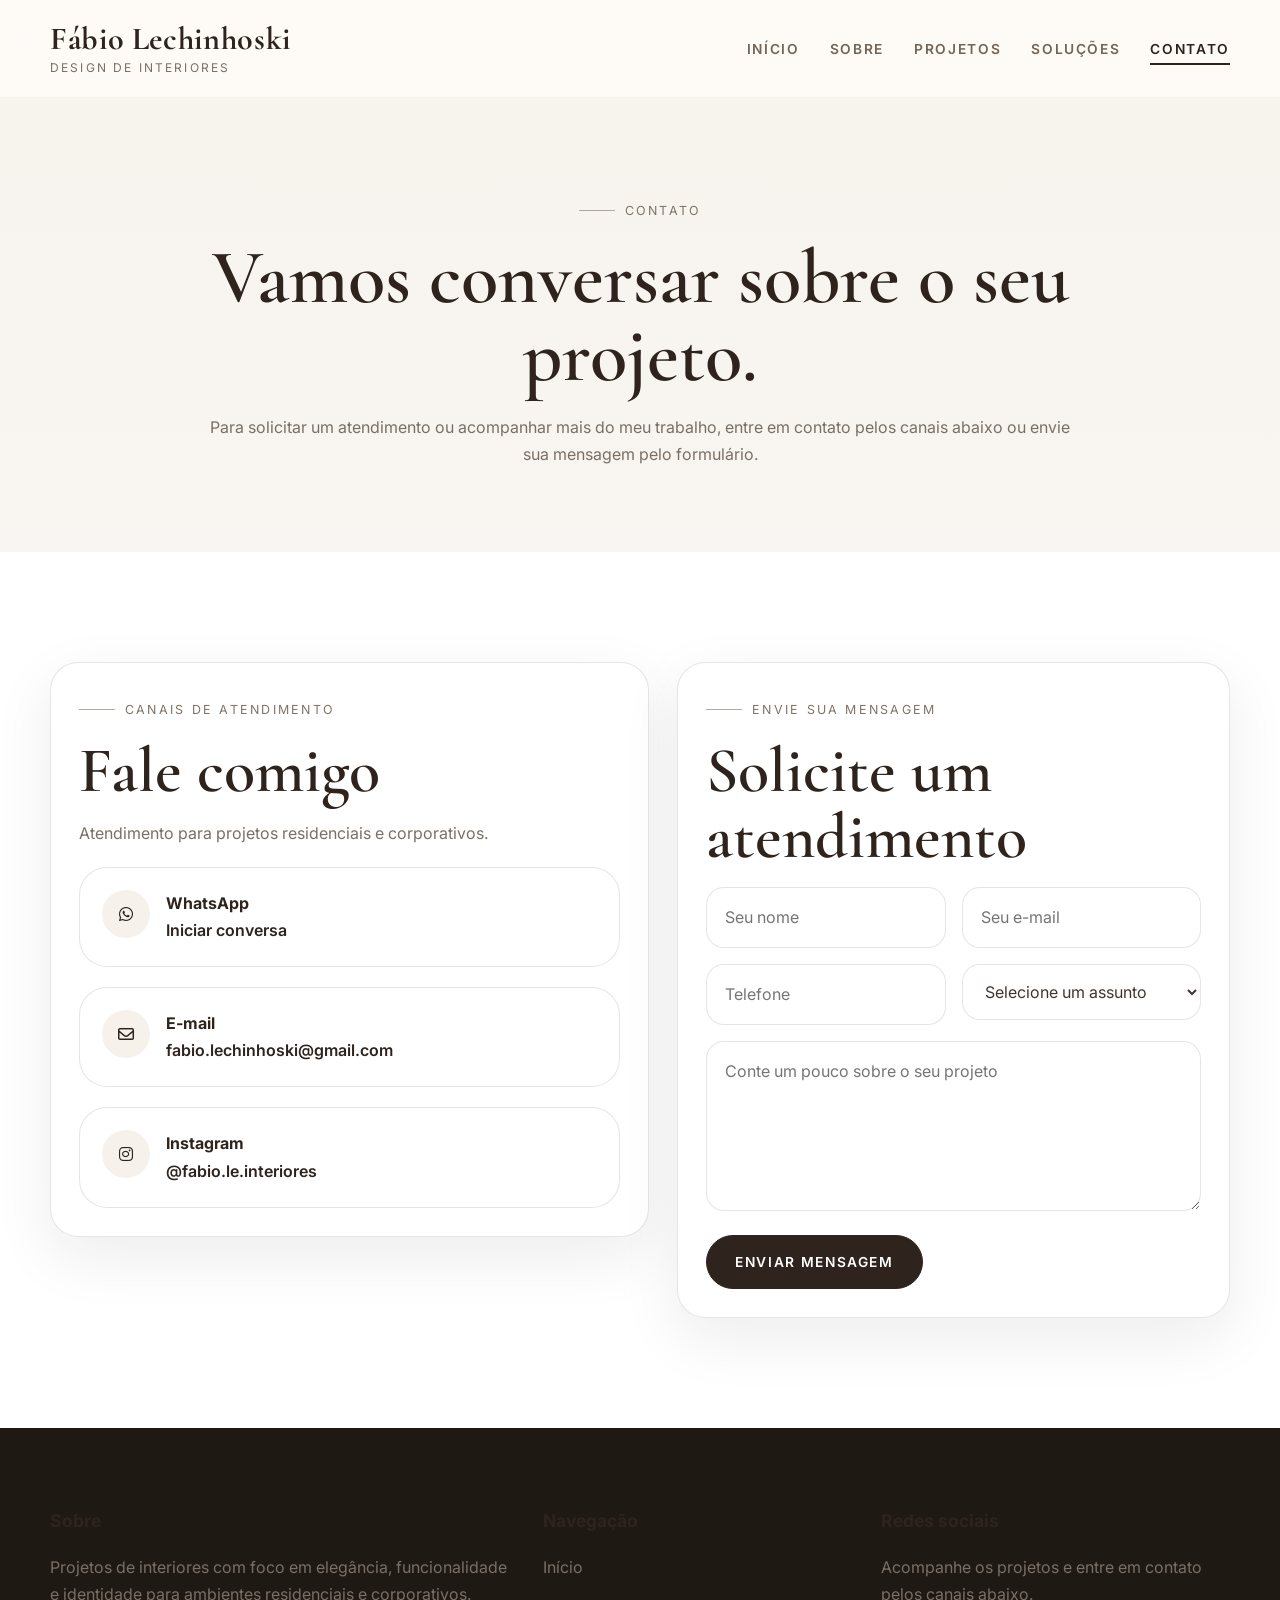
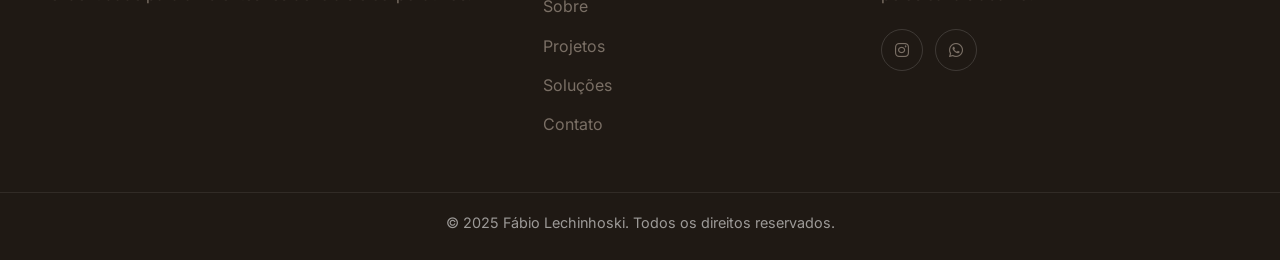
==== docs/contato.html @ 0b0ee54f "Add files via upload" ====
<!DOCTYPE html>
<html lang="pt-BR">
<head>
  <meta charset="UTF-8" />
  <meta name="viewport" content="width=device-width, initial-scale=1.0" />
  <title>Contato | Fábio Lechinhoski</title>
  <meta name="description" content="Entre em contato com Fábio Lechinhoski para solicitar um projeto de interiores." />
  <link rel="preconnect" href="https://fonts.googleapis.com" />
  <link rel="preconnect" href="https://fonts.gstatic.com" crossorigin />
  <link href="https://fonts.googleapis.com/css2?family=Cormorant+Garamond:wght@500;600;700&family=Inter:wght@400;500;600;700&display=swap" rel="stylesheet" />
  <link rel="stylesheet" href="https://cdnjs.cloudflare.com/ajax/libs/font-awesome/6.5.2/css/all.min.css" />
  <link rel="stylesheet" href="style.css" />
</head>
<body>
  <header class="site-header">
    <div class="container header-container">
      <a href="index.html" class="logo">
        <span class="logo-name">Fábio Lechinhoski</span>
        <span class="logo-subtitle">Design de Interiores</span>
      </a>

      <nav id="nav">
        <ul>
          <li><a href="index.html">Início</a></li>
          <li><a href="sobre.html">Sobre</a></li>
          <li><a href="projetos.html">Projetos</a></li>
          <li><a href="solucoes.html">Soluções</a></li>
          <li><a href="contato.html" class="active">Contato</a></li>
        </ul>
      </nav>

      <button class="mobile-menu" id="mobile-menu" aria-label="Abrir menu" aria-expanded="false" aria-controls="nav">
        <span class="bar"></span>
        <span class="bar"></span>
        <span class="bar"></span>
      </button>
    </div>
  </header>

  <main>
    <section class="page-header">
      <div class="container">
        <span class="section-kicker">Contato</span>
        <h1>Vamos conversar sobre o seu projeto.</h1>
        <p>
          Para solicitar um atendimento ou acompanhar mais do meu trabalho,
          entre em contato pelos canais abaixo ou envie sua mensagem pelo formulário.
        </p>
      </div>
    </section>

    <section class="section">
      <div class="container contact-grid">
        <div class="contact-info-box">
          <span class="section-kicker">Canais de atendimento</span>
          <h2>Fale comigo</h2>
          <p>Atendimento para projetos residenciais e corporativos.</p>

          <div class="contact-card">
            <i class="fa-brands fa-whatsapp"></i>
            <div>
              <strong>WhatsApp</strong>
              <p><a href="https://bit.ly/3cHmS3p" target="_blank" rel="noopener">Iniciar conversa</a></p>
            </div>
          </div>

          <div class="contact-card">
            <i class="fa-regular fa-envelope"></i>
            <div>
              <strong>E-mail</strong>
              <p><a href="mailto:fabio.lechinhoski@gmail.com">fabio.lechinhoski@gmail.com</a></p>
            </div>
          </div>

          <div class="contact-card">
            <i class="fa-brands fa-instagram"></i>
            <div>
              <strong>Instagram</strong>
              <p><a href="https://www.instagram.com/fabio.le.interiores/" target="_blank" rel="noopener">@fabio.le.interiores</a></p>
            </div>
          </div>
        </div>

        <div class="contact-form-box">
          <span class="section-kicker">Envie sua mensagem</span>
          <h2>Solicite um atendimento</h2>

          <form action="#" method="post" class="contact-form">
            <div class="form-row">
              <div class="form-group">
                <input type="text" name="nome" placeholder="Seu nome" required />
              </div>
              <div class="form-group">
                <input type="email" name="email" placeholder="Seu e-mail" required />
              </div>
            </div>

            <div class="form-row">
              <div class="form-group">
                <input type="text" name="telefone" placeholder="Telefone" />
              </div>
              <div class="form-group">
                <select name="assunto">
                  <option value="">Selecione um assunto</option>
                  <option value="consultoria">Consultoria</option>
                  <option value="projeto">Projeto completo</option>
                  <option value="acompanhamento">Acompanhamento</option>
                  <option value="outros">Outros</option>
                </select>
              </div>
            </div>

            <div class="form-group">
              <textarea name="mensagem" placeholder="Conte um pouco sobre o seu projeto" required></textarea>
            </div>

            <button type="submit" class="btn">Enviar mensagem</button>
          </form>
        </div>
      </div>
    </section>
  </main>

  <footer class="site-footer">
    <div class="container footer-container">
      <div class="footer-col">
        <h3>Sobre</h3>
        <p>Projetos de interiores com foco em elegância, funcionalidade e identidade para ambientes residenciais e corporativos.</p>
      </div>

      <div class="footer-col">
        <h3>Navegação</h3>
        <ul>
          <li><a href="index.html">Início</a></li>
          <li><a href="sobre.html">Sobre</a></li>
          <li><a href="projetos.html">Projetos</a></li>
          <li><a href="solucoes.html">Soluções</a></li>
          <li><a href="contato.html">Contato</a></li>
        </ul>
      </div>

      <div class="footer-col">
        <h3>Redes sociais</h3>
        <p>Acompanhe os projetos e entre em contato pelos canais abaixo.</p>
        <div class="social-icons">
          <a href="https://www.instagram.com/fabio.le.interiores/" target="_blank" rel="noopener" aria-label="Instagram"><i class="fa-brands fa-instagram"></i></a>
          <a href="https://bit.ly/3cHmS3p" target="_blank" rel="noopener" aria-label="WhatsApp"><i class="fa-brands fa-whatsapp"></i></a>
        </div>
      </div>
    </div>

    <div class="copyright">
      <p>&copy; 2025 Fábio Lechinhoski. Todos os direitos reservados.</p>
    </div>
  </footer>

  <script src="script.js"></script>
</body>
</html>
---- docs/style.css ----
:root {
  --color-bg: #f6f1ea;
  --color-surface: #ffffff;
  --color-surface-soft: #f7f3ee;
  --color-primary: #2e241d;
  --color-secondary: #726558;
  --color-text: #40362f;
  --color-text-soft: #7a6f65;
  --color-border: rgba(58, 47, 37, 0.12);
  --color-shadow: 0 20px 60px rgba(35, 26, 20, 0.08);
  --radius-lg: 28px;
  --radius-md: 18px;
  --radius-sm: 12px;
  --transition: all 0.35s ease;
  --header-height: 92px;
}

* {
  margin: 0;
  padding: 0;
  box-sizing: border-box;
}

html {
  scroll-behavior: smooth;
}

body {
  font-family: "Inter", sans-serif;
  color: var(--color-text);
  background: var(--color-surface);
  line-height: 1.7;
  -webkit-font-smoothing: antialiased;
}

body.menu-open {
  overflow: hidden;
}

img {
  max-width: 100%;
  display: block;
  height: auto;
}

a {
  color: inherit;
  text-decoration: none;
}

ul {
  list-style: none;
}

button,
input,
textarea,
select {
  font: inherit;
}

.container {
  width: min(1180px, calc(100% - 40px));
  margin: 0 auto;
}

.site-header {
  position: fixed;
  top: 0;
  left: 0;
  width: 100%;
  z-index: 1200;
  padding: 22px 0;
  background: rgba(255, 252, 248, 0.84);
  backdrop-filter: blur(14px);
  border-bottom: 1px solid transparent;
  transition: var(--transition);
}

.site-header.scrolled {
  padding: 16px 0;
  border-bottom-color: var(--color-border);
  box-shadow: 0 10px 30px rgba(32, 23, 18, 0.06);
}

.header-container {
  display: flex;
  align-items: center;
  justify-content: space-between;
  gap: 24px;
}

.logo {
  display: flex;
  flex-direction: column;
  line-height: 1.05;
}

.logo-name {
  font-family: "Cormorant Garamond", serif;
  font-size: 2rem;
  font-weight: 700;
  letter-spacing: 0.02em;
  color: var(--color-primary);
}

.logo-subtitle {
  font-size: 0.75rem;
  text-transform: uppercase;
  letter-spacing: 0.18em;
  color: var(--color-text-soft);
  margin-top: 6px;
}

nav ul {
  display: flex;
  align-items: center;
  gap: 30px;
}

nav a {
  position: relative;
  font-size: 0.86rem;
  font-weight: 600;
  letter-spacing: 0.12em;
  text-transform: uppercase;
  color: var(--color-secondary);
  transition: var(--transition);
}

nav a::after {
  content: "";
  position: absolute;
  left: 0;
  bottom: -8px;
  width: 0;
  height: 1.5px;
  background: var(--color-primary);
  transition: var(--transition);
}

nav a:hover,
nav a.active {
  color: var(--color-primary);
}

nav a:hover::after,
nav a.active::after {
  width: 100%;
}

.mobile-menu {
  display: none;
  width: 48px;
  height: 48px;
  border: 1px solid var(--color-border);
  border-radius: 50%;
  background: var(--color-surface);
  align-items: center;
  justify-content: center;
  flex-direction: column;
  gap: 5px;
  cursor: pointer;
  transition: var(--transition);
}

.mobile-menu .bar {
  width: 18px;
  height: 2px;
  border-radius: 999px;
  background: var(--color-primary);
  transition: var(--transition);
}

.mobile-menu.active .bar:nth-child(1) {
  transform: translateY(7px) rotate(45deg);
}

.mobile-menu.active .bar:nth-child(2) {
  opacity: 0;
}

.mobile-menu.active .bar:nth-child(3) {
  transform: translateY(-7px) rotate(-45deg);
}

.hero {
  min-height: 100vh;
  display: flex;
  align-items: center;
  padding: calc(var(--header-height) + 80px) 0 100px;
  position: relative;
}

.hero-home {
  min-height: 72vh;
  background: linear-gradient(180deg, #f7f2eb 0%, #fcfaf7 100%);
}

.hero-content {
  position: relative;
  z-index: 1;
  max-width: 760px;
  color: #fff;
}

.hero-content-centered {
  max-width: 900px;
  margin: 0 auto;
  text-align: center;
  color: var(--color-primary);
}

.hero-home .section-kicker {
  color: var(--color-secondary);
}

.hero-home h1 {
  color: var(--color-primary);
  margin-bottom: 0;
}

.section-kicker {
  display: inline-flex;
  align-items: center;
  gap: 10px;
  font-size: 0.78rem;
  letter-spacing: 0.18em;
  text-transform: uppercase;
  color: inherit;
  opacity: 0.9;
  margin-bottom: 18px;
}

.section-kicker::before {
  content: "";
  width: 36px;
  height: 1px;
  background: currentColor;
  opacity: 0.6;
}

.hero h1,
.page-header h1,
.section-heading h2,
.content-column h2,
.project-detail-header h2,
.contact-info-box h2,
.contact-form-box h2 {
  font-family: "Cormorant Garamond", serif;
  font-weight: 600;
  line-height: 1.02;
}

.hero h1 {
  font-size: clamp(3rem, 7vw, 5.4rem);
  margin-bottom: 20px;
}

.hero p {
  font-size: 1.08rem;
  max-width: 640px;
  color: rgba(255, 255, 255, 0.86);
}

.hero-actions {
  display: flex;
  flex-wrap: wrap;
  gap: 16px;
  margin-top: 36px;
}

.btn {
  display: inline-flex;
  align-items: center;
  justify-content: center;
  min-height: 54px;
  padding: 0 28px;
  border: 1px solid var(--color-primary);
  border-radius: 999px;
  background: var(--color-primary);
  color: #fff;
  font-size: 0.86rem;
  font-weight: 600;
  text-transform: uppercase;
  letter-spacing: 0.12em;
  transition: var(--transition);
  cursor: pointer;
}

.btn:hover {
  transform: translateY(-2px);
  box-shadow: 0 14px 26px rgba(44, 36, 29, 0.16);
}

.btn-outline {
  background: transparent;
  border-color: rgba(255, 255, 255, 0.45);
  color: #fff;
}

.btn-outline:hover {
  background: rgba(255, 255, 255, 0.08);
}

.btn-secondary {
  background: transparent;
  color: var(--color-primary);
  border-color: var(--color-border);
}

.btn-secondary:hover {
  background: var(--color-bg);
}

.section {
  padding: 110px 0;
}

.section-soft {
  background: var(--color-surface-soft);
}

.section-heading {
  max-width: 760px;
  margin-bottom: 56px;
}

.center-heading {
  text-align: center;
  margin-inline: auto;
}

.section-heading .section-kicker,
.content-column .section-kicker,
.page-header .section-kicker,
.project-detail-header .section-kicker,
.contact-info-box .section-kicker,
.contact-form-box .section-kicker {
  color: var(--color-secondary);
}

.section-heading h2,
.content-column h2,
.project-detail-header h2,
.contact-info-box h2,
.contact-form-box h2 {
  font-size: clamp(2.4rem, 5vw, 4rem);
  color: var(--color-primary);
  margin-bottom: 16px;
}

.section-heading p,
.content-column p,
.page-header p,
.project-detail-header p,
.contact-info-box p,
.contact-card p,
.project-info p,
.gallery-caption p,
.service-card p,
.process-card p,
.footer-col p,
.footer-col a,
.placeholder-gallery-content p,
.next-project-placeholder p {
  color: var(--color-text-soft);
}

.project-grid,
.service-grid,
.process-grid,
.contact-grid,
.split-layout,
.gallery-grid,
.footer-container {
  display: grid;
  gap: 28px;
}

.project-grid,
.service-grid {
  grid-template-columns: repeat(3, 1fr);
}

.process-grid {
  grid-template-columns: repeat(4, 1fr);
}

.project-card,
.service-card,
.process-card,
.contact-card,
.contact-form-box,
.contact-info-box,
.gallery-card,
.next-project-placeholder {
  background: var(--color-surface);
  border: 1px solid var(--color-border);
  border-radius: var(--radius-lg);
  box-shadow: var(--color-shadow);
}

.project-card,
.service-card,
.process-card,
.gallery-card {
  transition: var(--transition);
}

.project-card:hover,
.service-card:hover,
.process-card:hover,
.gallery-card:hover {
  transform: translateY(-6px);
}

.project-image {
  display: block;
  aspect-ratio: 1 / 1.04;
  overflow: hidden;
  border-radius: 26px 26px 0 0;
}

.project-image img,
.gallery-card img,
.image-frame img {
  width: 100%;
  height: 100%;
  object-fit: cover;
}

.project-link-image img,
.gallery-card img {
  transition: transform 0.55s ease;
}

.project-card:hover .project-link-image img,
.gallery-card:hover img {
  transform: scale(1.03);
}

.project-info,
.service-card,
.process-card,
.contact-info-box,
.contact-form-box,
.gallery-caption,
.placeholder-gallery-content,
.next-project-placeholder {
  padding: 28px;
}

.project-tag {
  display: inline-block;
  font-size: 0.75rem;
  letter-spacing: 0.14em;
  text-transform: uppercase;
  color: var(--color-secondary);
  margin-bottom: 12px;
}

.project-info h3,
.service-card h3,
.process-card h3,
.gallery-caption h3,
.placeholder-gallery-content h3,
.footer-col h3,
.contact-card strong {
  color: var(--color-primary);
}

.project-info h3,
.service-card h3,
.process-card h3,
.gallery-caption h3,
.placeholder-gallery-content h3 {
  font-size: 1.35rem;
  margin-bottom: 10px;
}

.minimal-soon-card,
.minimal-placeholder-card {
  background: linear-gradient(180deg, #fbf8f4 0%, #f2ece3 100%);
}

.minimal-soon-content,
.minimal-placeholder-content {
  min-height: 100%;
  display: flex;
  flex-direction: column;
  justify-content: center;
  align-items: center;
  text-align: center;
  gap: 8px;
}

.no-section-text {
  margin-bottom: 42px;
}

.split-layout,
.contact-grid {
  grid-template-columns: 1.04fr 0.96fr;
  align-items: center;
}

.image-frame {
  border-radius: 34px;
  overflow: hidden;
  box-shadow: var(--color-shadow);
  min-height: 460px;
}

.page-header {
  padding: calc(var(--header-height) + 100px) 0 84px;
  background: linear-gradient(180deg, rgba(246, 241, 234, 0.9) 0%, rgba(248, 245, 241, 0.92) 100%);
  text-align: center;
}

.page-header .container {
  max-width: 860px;
}

.page-header h1 {
  font-size: clamp(3rem, 6vw, 5rem);
  color: var(--color-primary);
  margin-bottom: 18px;
}

.service-card {
  padding: 34px 30px;
}

.service-icon {
  width: 64px;
  height: 64px;
  display: grid;
  place-items: center;
  border-radius: 50%;
  background: var(--color-bg);
  color: var(--color-primary);
  font-size: 1.35rem;
  margin-bottom: 20px;
}

.process-card span,
.placeholder-number {
  display: inline-flex;
  align-items: center;
  justify-content: center;
  width: 54px;
  height: 54px;
  border-radius: 50%;
  background: var(--color-primary);
  color: #fff;
  font-size: 0.92rem;
  font-weight: 700;
  letter-spacing: 0.08em;
  margin-bottom: 20px;
}

.project-detail-section {
  scroll-margin-top: 120px;
}

.project-detail-header {
  display: grid;
  grid-template-columns: 0.92fr 1.08fr;
  gap: 26px;
  align-items: end;
  margin-bottom: 34px;
}

.project-placeholder-header {
  margin-bottom: 28px;
}

.project-subsection + .project-subsection {
  margin-top: 52px;
}

.project-subsection-title {
  font-family: "Cormorant Garamond", serif;
  font-size: 2rem;
  font-weight: 600;
  color: var(--color-primary);
  margin-bottom: 20px;
}

.gallery-grid-two {
  grid-template-columns: repeat(2, 1fr);
}

.gallery-grid-office {
  grid-template-columns: 1.25fr 1fr 1fr;
}

.gallery-grid-residential {
  grid-template-columns: repeat(2, 1fr);
}

.gallery-card {
  overflow: hidden;
}

.gallery-featured {
  grid-row: span 2;
}

.gallery-card img {
  aspect-ratio: 4 / 3;
}

.gallery-featured img {
  aspect-ratio: 4 / 5.45;
}

.placeholder-gallery-card {
  display: grid;
  place-items: center;
  min-height: 100%;
  background: linear-gradient(180deg, #fbf8f4 0%, #f2ece3 100%);
  border-style: dashed;
}

.placeholder-gallery-content {
  text-align: left;
}

.large-placeholder-content {
  text-align: center;
  max-width: 520px;
  margin: 0 auto;
}

.next-project-placeholder {
  background: linear-gradient(180deg, #fbf8f4 0%, #f2ece3 100%);
  border-style: dashed;
  text-align: center;
}

.contact-grid {
  align-items: start;
}

.contact-card {
  display: flex;
  gap: 16px;
  align-items: flex-start;
  padding: 22px;
  margin-top: 20px;
  box-shadow: none;
}

.contact-card i {
  width: 48px;
  height: 48px;
  border-radius: 50%;
  display: grid;
  place-items: center;
  background: var(--color-bg);
  color: var(--color-primary);
  flex-shrink: 0;
}

.contact-card a {
  color: var(--color-primary);
  font-weight: 600;
  transition: var(--transition);
}

.contact-card a:hover {
  opacity: 0.72;
}

.contact-form {
  margin-top: 18px;
}

.form-row {
  display: grid;
  grid-template-columns: repeat(2, 1fr);
  gap: 16px;
}

.form-group {
  margin-bottom: 16px;
}

.form-group input,
.form-group select,
.form-group textarea {
  width: 100%;
  background: #fff;
  border: 1px solid var(--color-border);
  border-radius: 18px;
  padding: 16px 18px;
  color: var(--color-text);
  outline: none;
  transition: var(--transition);
}

.form-group textarea {
  min-height: 170px;
  resize: vertical;
}

.form-group input:focus,
.form-group select:focus,
.form-group textarea:focus {
  border-color: rgba(44, 36, 29, 0.35);
  box-shadow: 0 0 0 4px rgba(44, 36, 29, 0.06);
}

.site-footer {
  background: #1f1914;
  color: #fff;
  padding-top: 78px;
}

.footer-container {
  grid-template-columns: 1.2fr 0.8fr 0.9fr;
}

.footer-col h3 {
  font-size: 1.1rem;
  margin-bottom: 18px;
}

.footer-col p,
.footer-col ul li + li {
  margin-top: 12px;
}

.footer-col a {
  transition: var(--transition);
}

.footer-col a:hover {
  color: #fff;
}

.social-icons {
  display: flex;
  gap: 12px;
  margin-top: 20px;
}

.social-icons a {
  width: 42px;
  height: 42px;
  border: 1px solid rgba(255, 255, 255, 0.14);
  border-radius: 50%;
  display: grid;
  place-items: center;
  transition: var(--transition);
}

.social-icons a:hover {
  transform: translateY(-2px);
  background: rgba(255, 255, 255, 0.08);
}

.copyright {
  margin-top: 54px;
  border-top: 1px solid rgba(255, 255, 255, 0.08);
  padding: 18px 0 24px;
  text-align: center;
}

.copyright p {
  color: rgba(255, 255, 255, 0.56);
  font-size: 0.9rem;
}



.profile-photo-frame {
  width: min(340px, 100%);
  aspect-ratio: 1 / 1;
  min-height: auto;
  margin-left: auto;
  border-radius: 50%;
}

.profile-photo {
  width: 100%;
  height: 100%;
  object-fit: cover;
  object-position: center top;
}

@media (max-width: 1100px) {
  .project-grid,
  .service-grid,
  .footer-container,
  .split-layout,
  .contact-grid,
  .gallery-grid-office,
  .gallery-grid-residential,
  .project-detail-header {
    grid-template-columns: 1fr;
  }

  .process-grid {
    grid-template-columns: repeat(2, 1fr);
  }

  .gallery-featured {
    grid-row: auto;
  }

  .gallery-featured img,
  .gallery-card img {
    aspect-ratio: 4 / 3;
  }

  .profile-photo-frame {
    margin: 0 auto;
  }
}

@media (max-width: 860px) {
  :root {
    --header-height: 84px;
  }

  .mobile-menu {
    display: inline-flex;
  }

  nav {
    position: fixed;
    top: var(--header-height);
    right: -100%;
    width: min(360px, 84vw);
    height: calc(100vh - var(--header-height));
    background: rgba(255, 252, 248, 0.98);
    backdrop-filter: blur(18px);
    padding: 32px 26px;
    border-left: 1px solid var(--color-border);
    transition: right 0.35s ease;
  }

  nav.active {
    right: 0;
  }

  nav ul {
    flex-direction: column;
    align-items: flex-start;
    gap: 20px;
  }

  .hero {
    min-height: auto;
    padding: calc(var(--header-height) + 70px) 0 80px;
  }

  .hero h1 {
    font-size: clamp(2.8rem, 10vw, 4.2rem);
  }

  .form-row,
  .process-grid {
    grid-template-columns: 1fr;
  }

  .page-header {
    padding-top: calc(var(--header-height) + 74px);
  }
}

@media (max-width: 640px) {
  .container {
    width: min(100% - 28px, 1180px);
  }

  .section,
  .page-header {
    padding-bottom: 76px;
  }

  .section {
    padding-top: 84px;
  }

  .logo-name {
    font-size: 1.7rem;
  }

  .hero p,
  .section-heading p,
  .content-column p,
  .page-header p,
  .project-detail-header p {
    font-size: 0.96rem;
  }

  .project-info,
  .service-card,
  .process-card,
  .contact-info-box,
  .contact-form-box,
  .gallery-caption,
  .placeholder-gallery-content,
  .next-project-placeholder {
    padding: 24px 22px;
  }

  .image-frame {
    min-height: 320px;
  }

  .btn {
    width: 100%;
  }

  .hero-actions {
    align-items: stretch;
  }
}
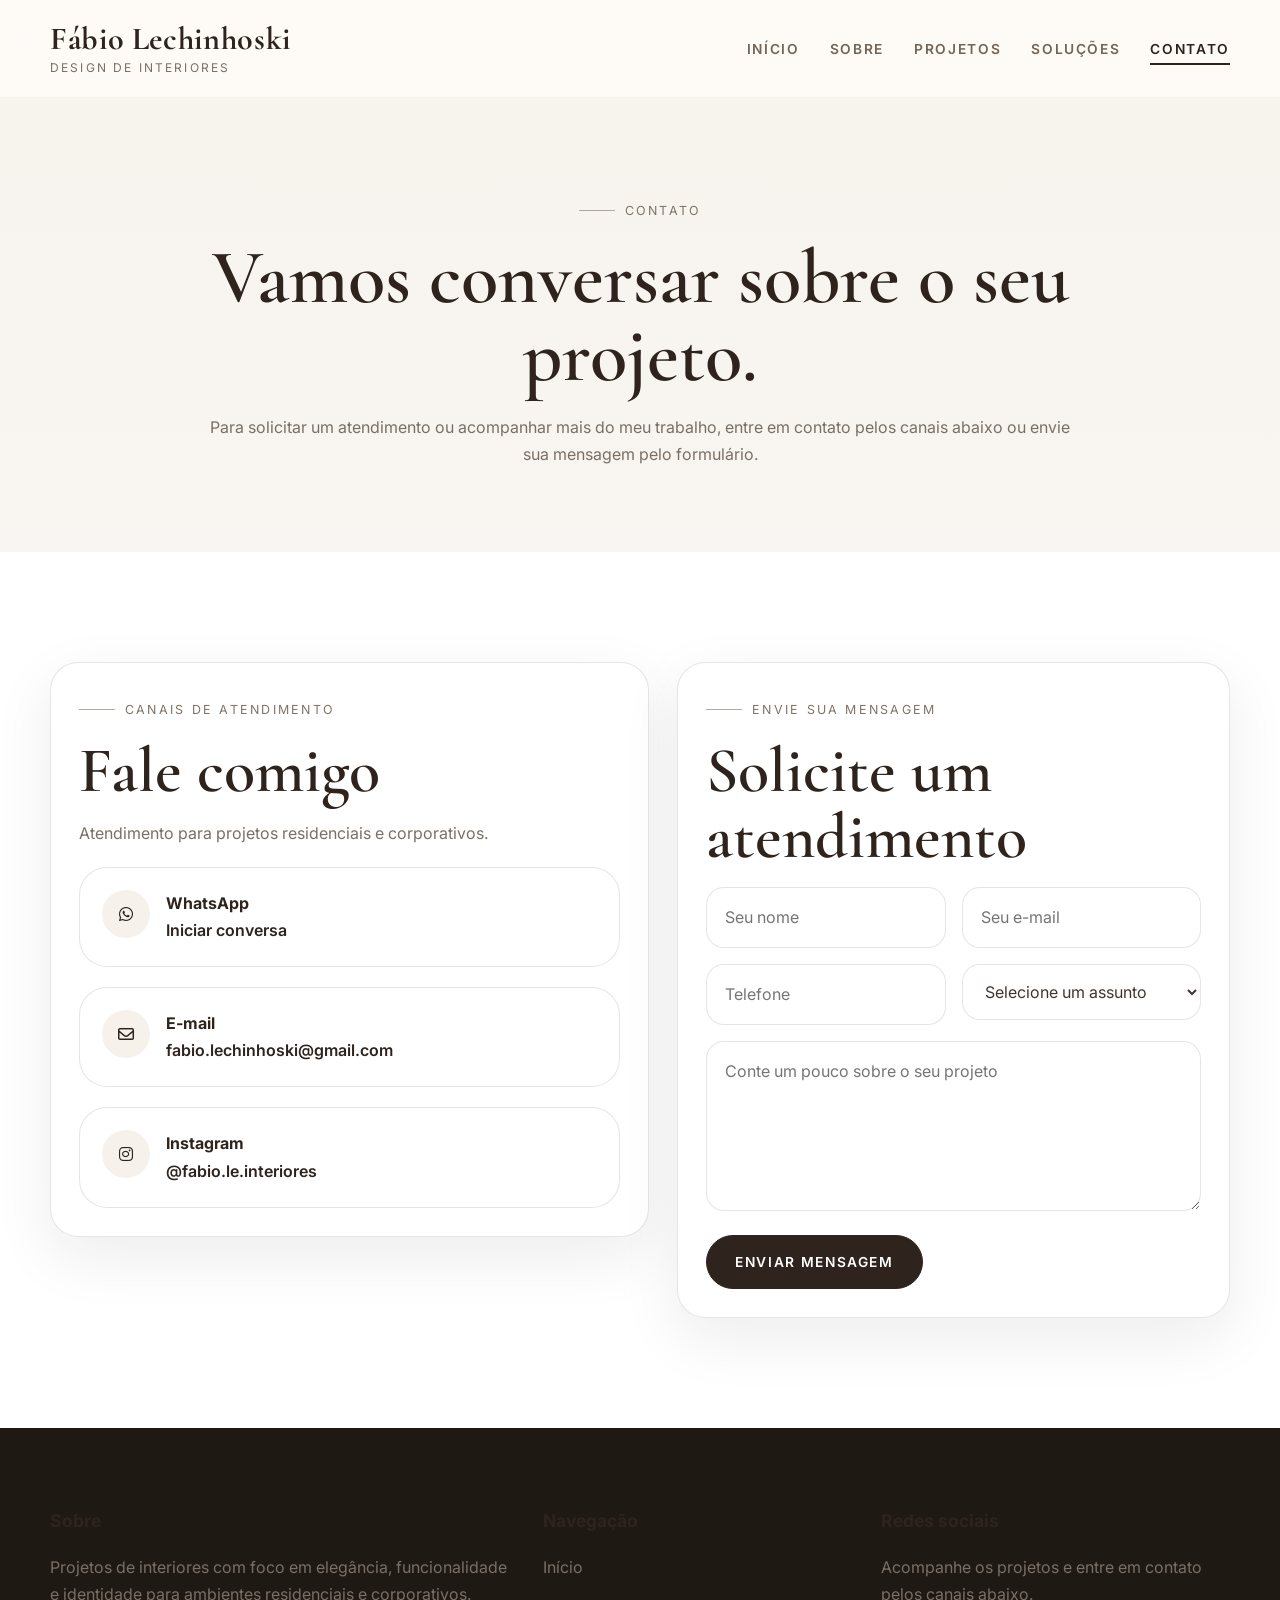
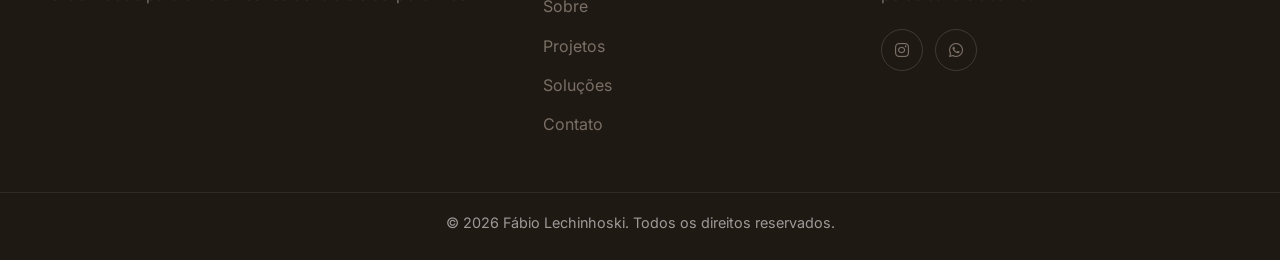
==== commit d4d254a1: "Add files via upload" ====
--- a/docs/contato.html
+++ b/docs/contato.html
@@ -150,7 +150,7 @@
     </div>
 
     <div class="copyright">
-      <p>&copy; 2025 Fábio Lechinhoski. Todos os direitos reservados.</p>
+      <p>&copy; 2026 Fábio Lechinhoski. Todos os direitos reservados.</p>
     </div>
   </footer>
 
--- a/docs/style.css
+++ b/docs/style.css
@@ -791,6 +791,59 @@
   object-position: center top;
 }
 
+
+.lightbox-enabled {
+  cursor: zoom-in;
+}
+
+.lightbox-overlay {
+  position: fixed;
+  inset: 0;
+  display: flex;
+  align-items: center;
+  justify-content: center;
+  padding: 28px;
+  background: rgba(20, 15, 12, 0.88);
+  opacity: 0;
+  visibility: hidden;
+  pointer-events: none;
+  transition: opacity 0.3s ease, visibility 0.3s ease;
+  z-index: 4000;
+}
+
+.lightbox-overlay.active {
+  opacity: 1;
+  visibility: visible;
+  pointer-events: auto;
+}
+
+.lightbox-overlay img {
+  width: auto;
+  max-width: min(94vw, 1400px);
+  max-height: 92vh;
+  height: auto;
+  object-fit: contain;
+  border-radius: 18px;
+  box-shadow: 0 24px 70px rgba(0, 0, 0, 0.34);
+}
+
+.lightbox-close {
+  position: absolute;
+  top: 18px;
+  right: 18px;
+  width: 42px;
+  height: 42px;
+  border: 0;
+  border-radius: 50%;
+  background: rgba(255, 255, 255, 0.14);
+  color: #fff;
+  display: grid;
+  place-items: center;
+  font-size: 1.4rem;
+  line-height: 1;
+  cursor: pointer;
+}
+
 @media (max-width: 1100px) {
   .project-grid,
   .service-grid,
@@ -799,6 +852,7 @@
   .contact-grid,
   .gallery-grid-office,
   .gallery-grid-residential,
+  .gallery-grid-two,
   .project-detail-header {
     grid-template-columns: 1fr;
   }
@@ -832,14 +886,14 @@
 
   nav {
     position: fixed;
-    top: var(--header-height);
+    top: 0;
     right: -100%;
-    width: min(360px, 84vw);
-    height: calc(100vh - var(--header-height));
+    width: 100%;
+    height: 100vh;
     background: rgba(255, 252, 248, 0.98);
     backdrop-filter: blur(18px);
-    padding: 32px 26px;
-    border-left: 1px solid var(--color-border);
+    padding: calc(var(--header-height) + 20px) 26px 32px;
+    border-left: 0;
     transition: right 0.35s ease;
   }
 
@@ -865,6 +919,20 @@
   .form-row,
   .process-grid {
     grid-template-columns: 1fr;
+  }
+
+  .gallery-grid-two,
+  .gallery-grid-office,
+  .gallery-grid-residential {
+    grid-template-columns: 1fr;
+  }
+
+  .gallery-card img,
+  .gallery-featured img {
+    aspect-ratio: auto;
+    height: auto;
+    object-fit: contain;
+    background: var(--color-surface-soft);
   }
 
   .page-header {
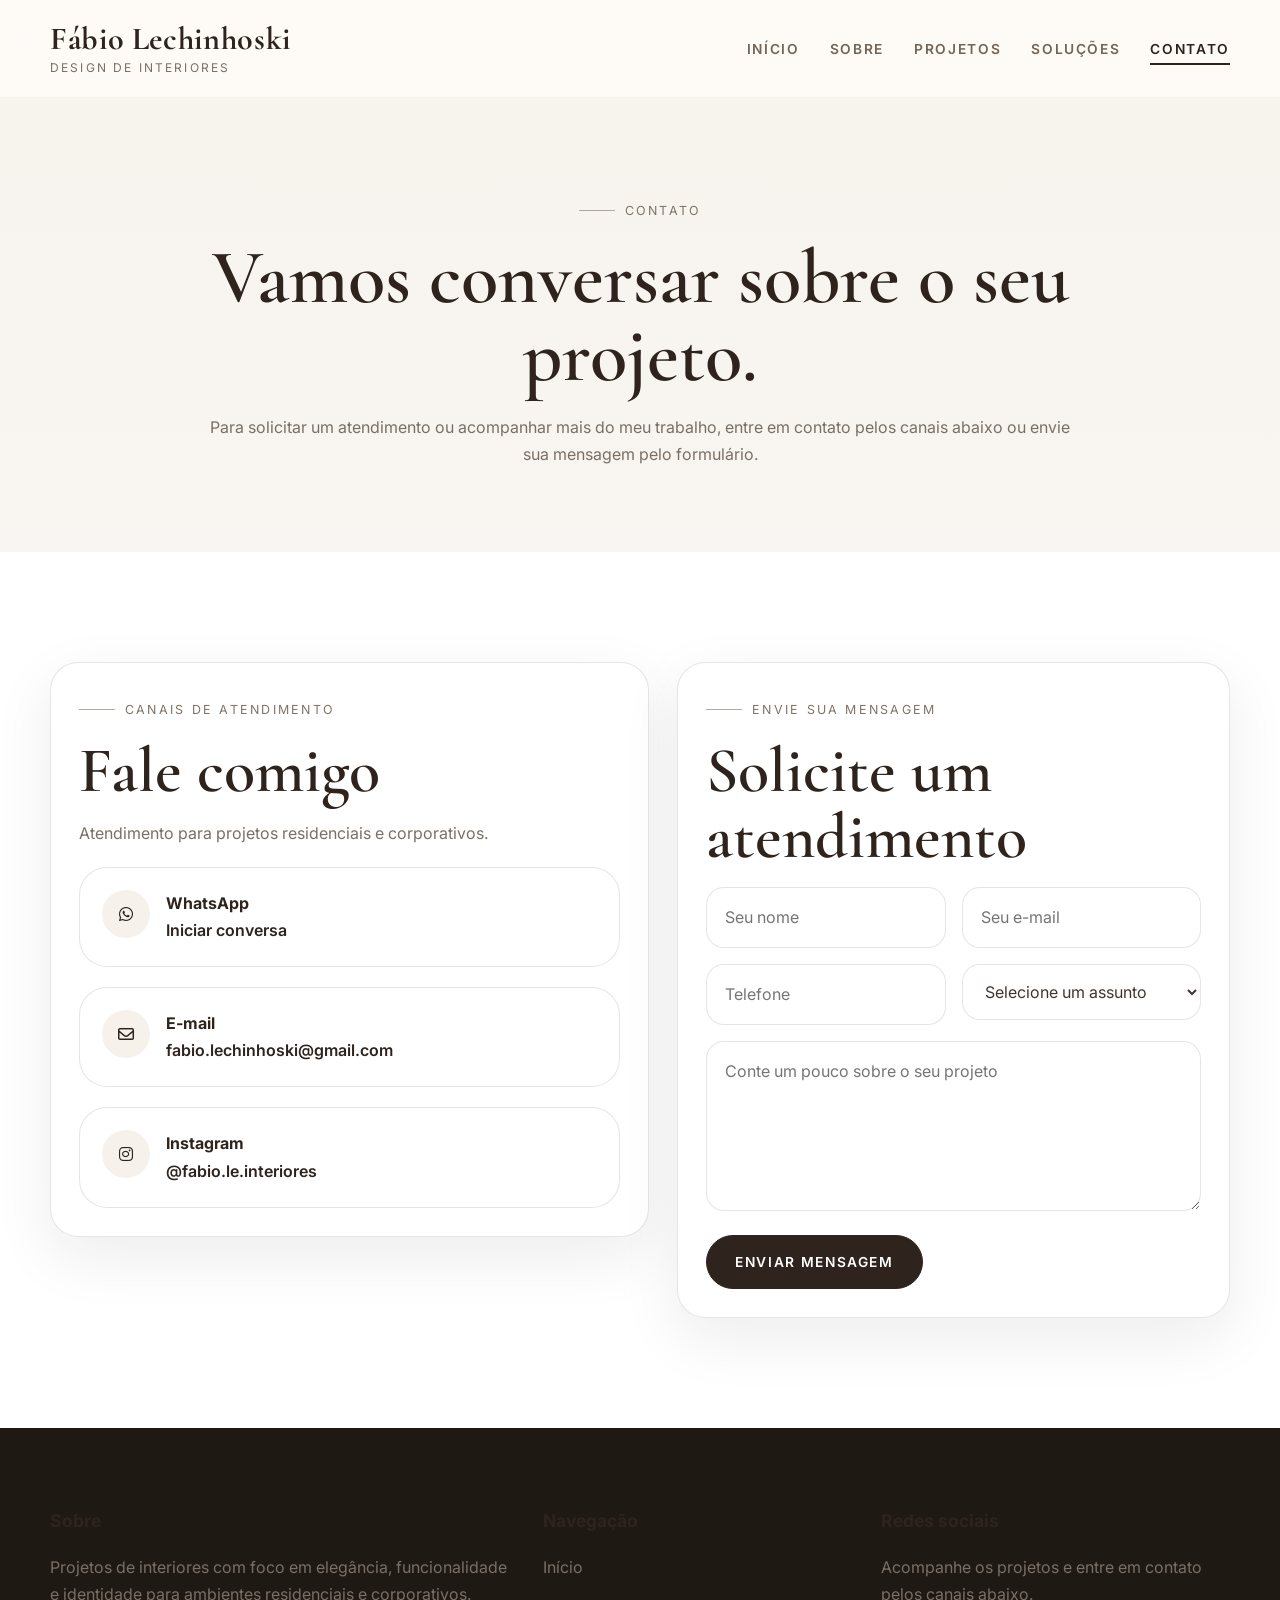
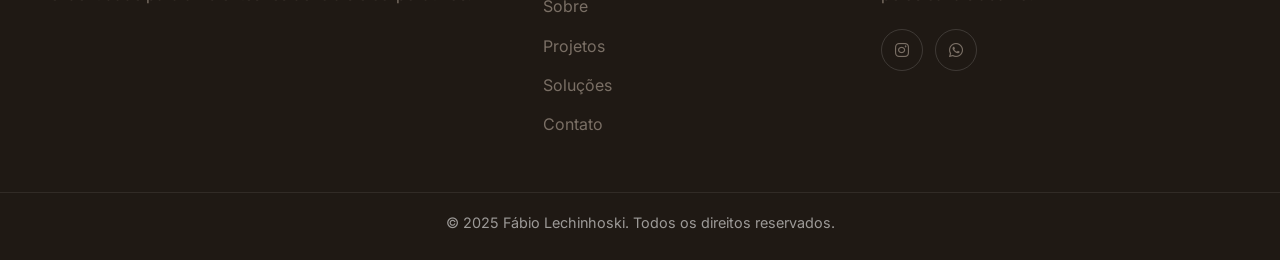
==== commit 110740c7: "Bugfixes and improvements." ====
--- a/docs/contato.html
+++ b/docs/contato.html
@@ -150,7 +150,7 @@
     </div>
 
     <div class="copyright">
-      <p>&copy; 2026 Fábio Lechinhoski. Todos os direitos reservados.</p>
+      <p>&copy; 2025 Fábio Lechinhoski. Todos os direitos reservados.</p>
     </div>
   </footer>
 
--- a/docs/style.css
+++ b/docs/style.css
@@ -791,59 +791,6 @@
   object-position: center top;
 }
 
-
-.lightbox-enabled {
-  cursor: zoom-in;
-}
-
-.lightbox-overlay {
-  position: fixed;
-  inset: 0;
-  display: flex;
-  align-items: center;
-  justify-content: center;
-  padding: 28px;
-  background: rgba(20, 15, 12, 0.88);
-  opacity: 0;
-  visibility: hidden;
-  pointer-events: none;
-  transition: opacity 0.3s ease, visibility 0.3s ease;
-  z-index: 4000;
-}
-
-.lightbox-overlay.active {
-  opacity: 1;
-  visibility: visible;
-  pointer-events: auto;
-}
-
-.lightbox-overlay img {
-  width: auto;
-  max-width: min(94vw, 1400px);
-  max-height: 92vh;
-  height: auto;
-  object-fit: contain;
-  border-radius: 18px;
-  box-shadow: 0 24px 70px rgba(0, 0, 0, 0.34);
-}
-
-.lightbox-close {
-  position: absolute;
-  top: 18px;
-  right: 18px;
-  width: 42px;
-  height: 42px;
-  border: 0;
-  border-radius: 50%;
-  background: rgba(255, 255, 255, 0.14);
-  color: #fff;
-  display: grid;
-  place-items: center;
-  font-size: 1.4rem;
-  line-height: 1;
-  cursor: pointer;
-}
-
 @media (max-width: 1100px) {
   .project-grid,
   .service-grid,
@@ -852,7 +799,6 @@
   .contact-grid,
   .gallery-grid-office,
   .gallery-grid-residential,
-  .gallery-grid-two,
   .project-detail-header {
     grid-template-columns: 1fr;
   }
@@ -875,6 +821,17 @@
   }
 }
 
+
+@media (max-width: 860px) {
+  .gallery-grid-two {
+    grid-template-columns: 1fr;
+  }
+
+  .facade-mobile-clean .gallery-caption {
+    display: none;
+  }
+}
+
 @media (max-width: 860px) {
   :root {
     --header-height: 84px;
@@ -886,14 +843,14 @@
 
   nav {
     position: fixed;
-    top: 0;
+    top: var(--header-height);
     right: -100%;
-    width: 100%;
-    height: 100vh;
+    width: min(360px, 84vw);
+    height: calc(100vh - var(--header-height));
     background: rgba(255, 252, 248, 0.98);
     backdrop-filter: blur(18px);
-    padding: calc(var(--header-height) + 20px) 26px 32px;
-    border-left: 0;
+    padding: 32px 26px;
+    border-left: 1px solid var(--color-border);
     transition: right 0.35s ease;
   }
 
@@ -919,20 +876,6 @@
   .form-row,
   .process-grid {
     grid-template-columns: 1fr;
-  }
-
-  .gallery-grid-two,
-  .gallery-grid-office,
-  .gallery-grid-residential {
-    grid-template-columns: 1fr;
-  }
-
-  .gallery-card img,
-  .gallery-featured img {
-    aspect-ratio: auto;
-    height: auto;
-    object-fit: contain;
-    background: var(--color-surface-soft);
   }
 
   .page-header {
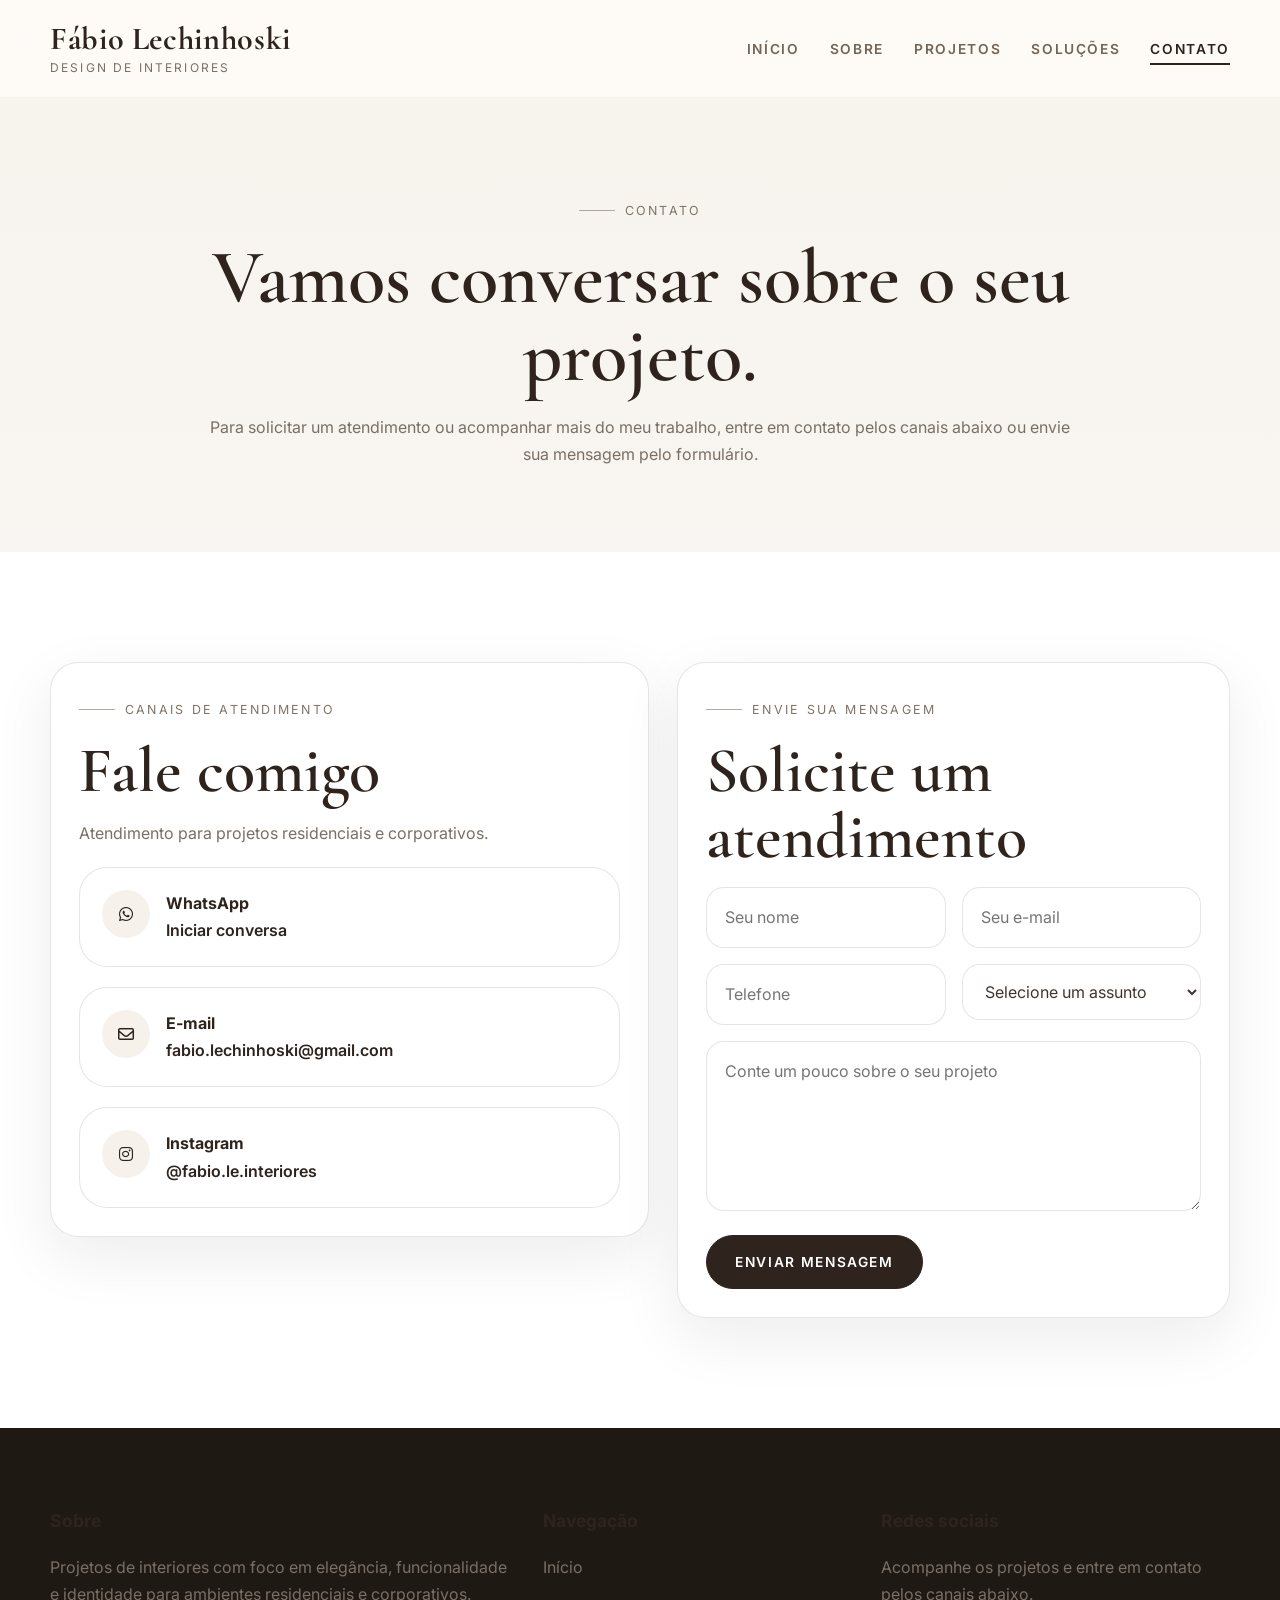
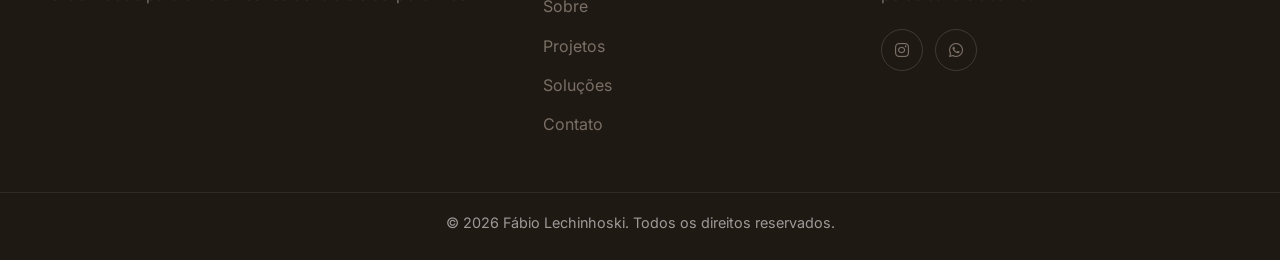
==== commit ddcf0b9d: "Update copyright year to 2026" ====
--- a/docs/contato.html
+++ b/docs/contato.html
@@ -150,7 +150,7 @@
     </div>
 
     <div class="copyright">
-      <p>&copy; 2025 Fábio Lechinhoski. Todos os direitos reservados.</p>
+      <p>&copy; 2026 Fábio Lechinhoski. Todos os direitos reservados.</p>
     </div>
   </footer>
 
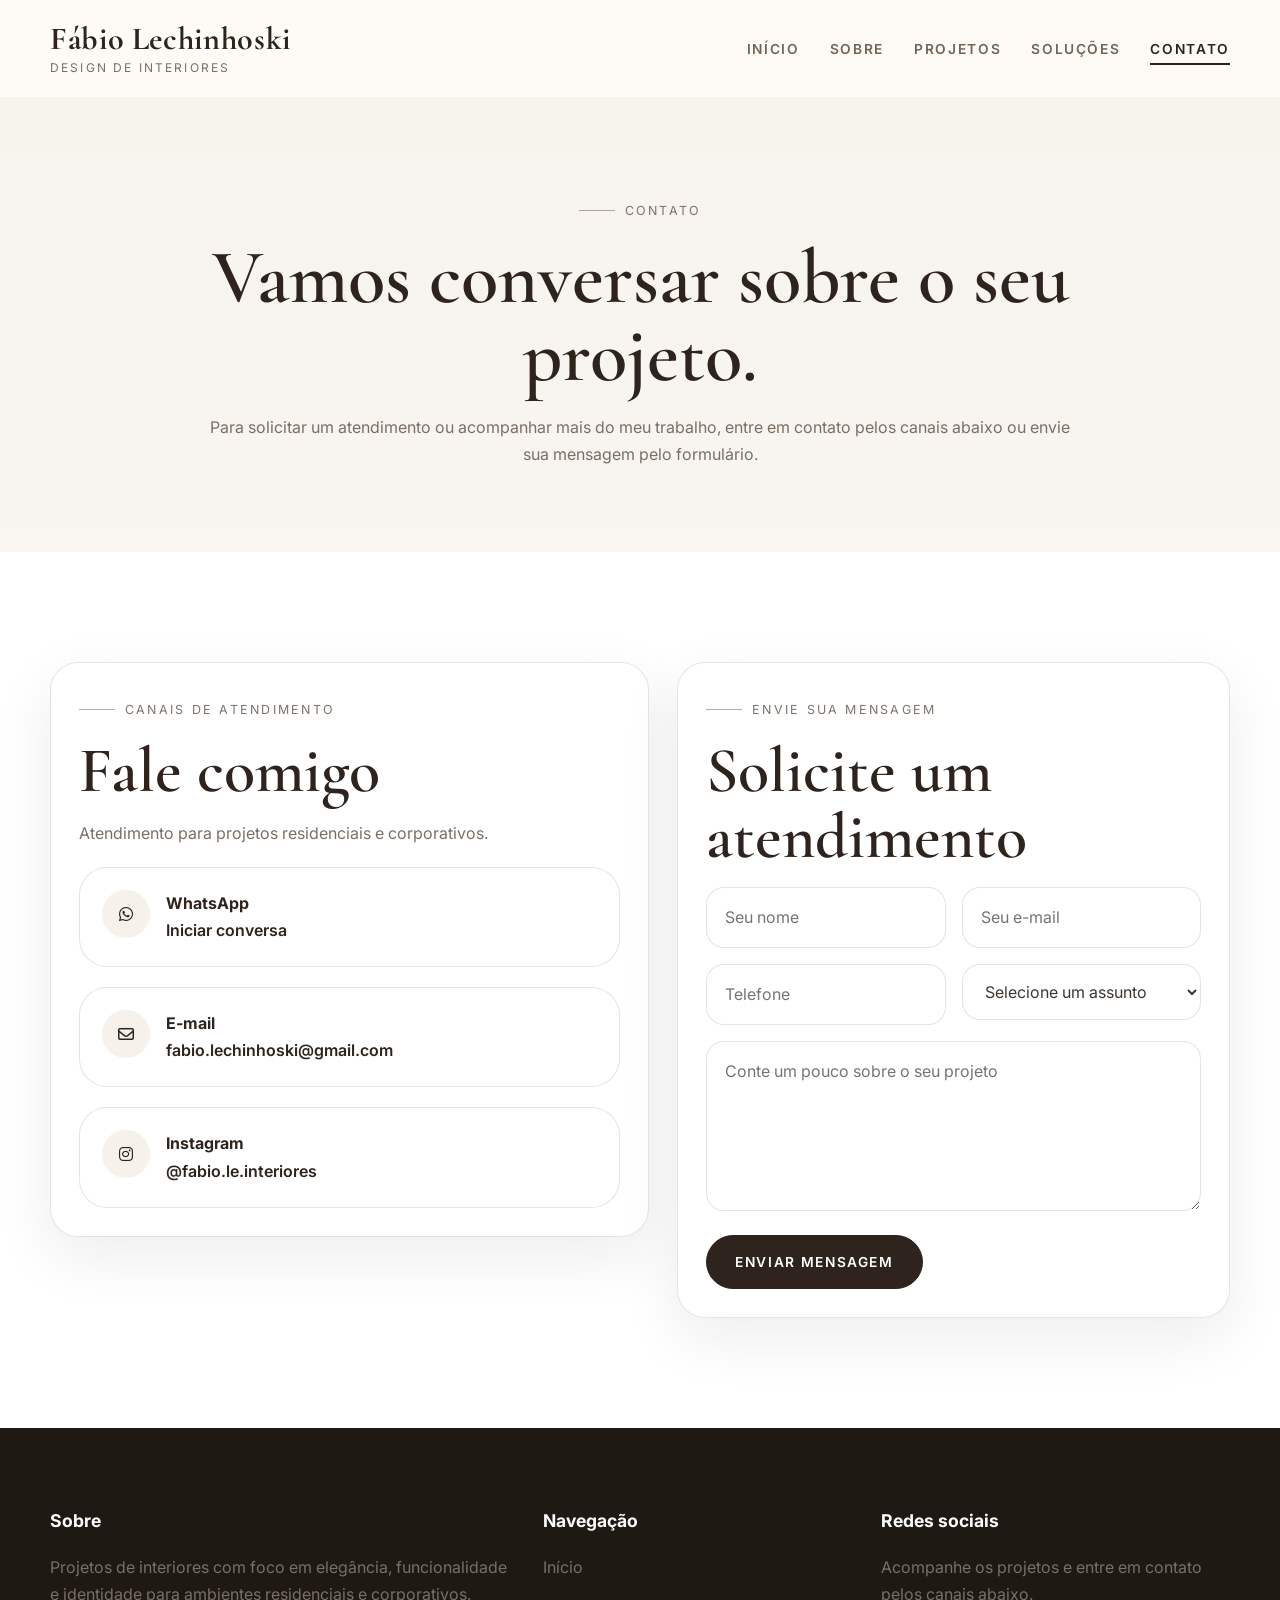
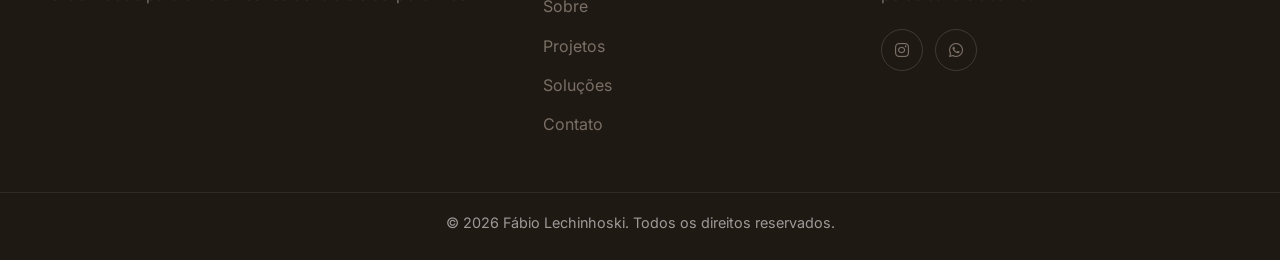
==== commit 387c1b0a: "Novo projeto incluído." ====
--- a/docs/contato.html
+++ b/docs/contato.html
@@ -156,4 +156,4 @@
 
   <script src="script.js"></script>
 </body>
-</html>
+</html>
--- a/docs/style.css
+++ b/docs/style.css
@@ -843,13 +843,13 @@
 
   nav {
     position: fixed;
-    top: var(--header-height);
+    top: 0;
     right: -100%;
     width: min(360px, 84vw);
-    height: calc(100vh - var(--header-height));
+    height: 100vh;
     background: rgba(255, 252, 248, 0.98);
     backdrop-filter: blur(18px);
-    padding: 32px 26px;
+    padding: calc(var(--header-height) + 12px) 26px 32px;
     border-left: 1px solid var(--color-border);
     transition: right 0.35s ease;
   }
@@ -932,3 +932,56 @@
     align-items: stretch;
   }
 }
+
+.footer-col h3 {
+  color: #ffffff;
+}
+
+.project-link-image img,
+.gallery-card img {
+  cursor: zoom-in;
+}
+
+.lightbox-overlay {
+  position: fixed;
+  inset: 0;
+  background: rgba(17, 14, 11, 0.88);
+  display: flex;
+  align-items: center;
+  justify-content: center;
+  padding: 24px;
+  z-index: 2000;
+  opacity: 0;
+  pointer-events: none;
+  transition: opacity 0.25s ease;
+}
+
+.lightbox-overlay.active {
+  opacity: 1;
+  pointer-events: auto;
+}
+
+.lightbox-overlay img {
+  max-width: min(1200px, 100%);
+  max-height: 88vh;
+  border-radius: 18px;
+  box-shadow: 0 20px 60px rgba(0,0,0,0.28);
+}
+
+.lightbox-close {
+  position: absolute;
+  top: 22px;
+  right: 22px;
+  width: 46px;
+  height: 46px;
+  border: 0;
+  border-radius: 50%;
+  background: rgba(255,255,255,0.14);
+  color: #fff;
+  font-size: 1.5rem;
+  cursor: pointer;
+}
+
+.image-only-card {
+  overflow: hidden;
+}
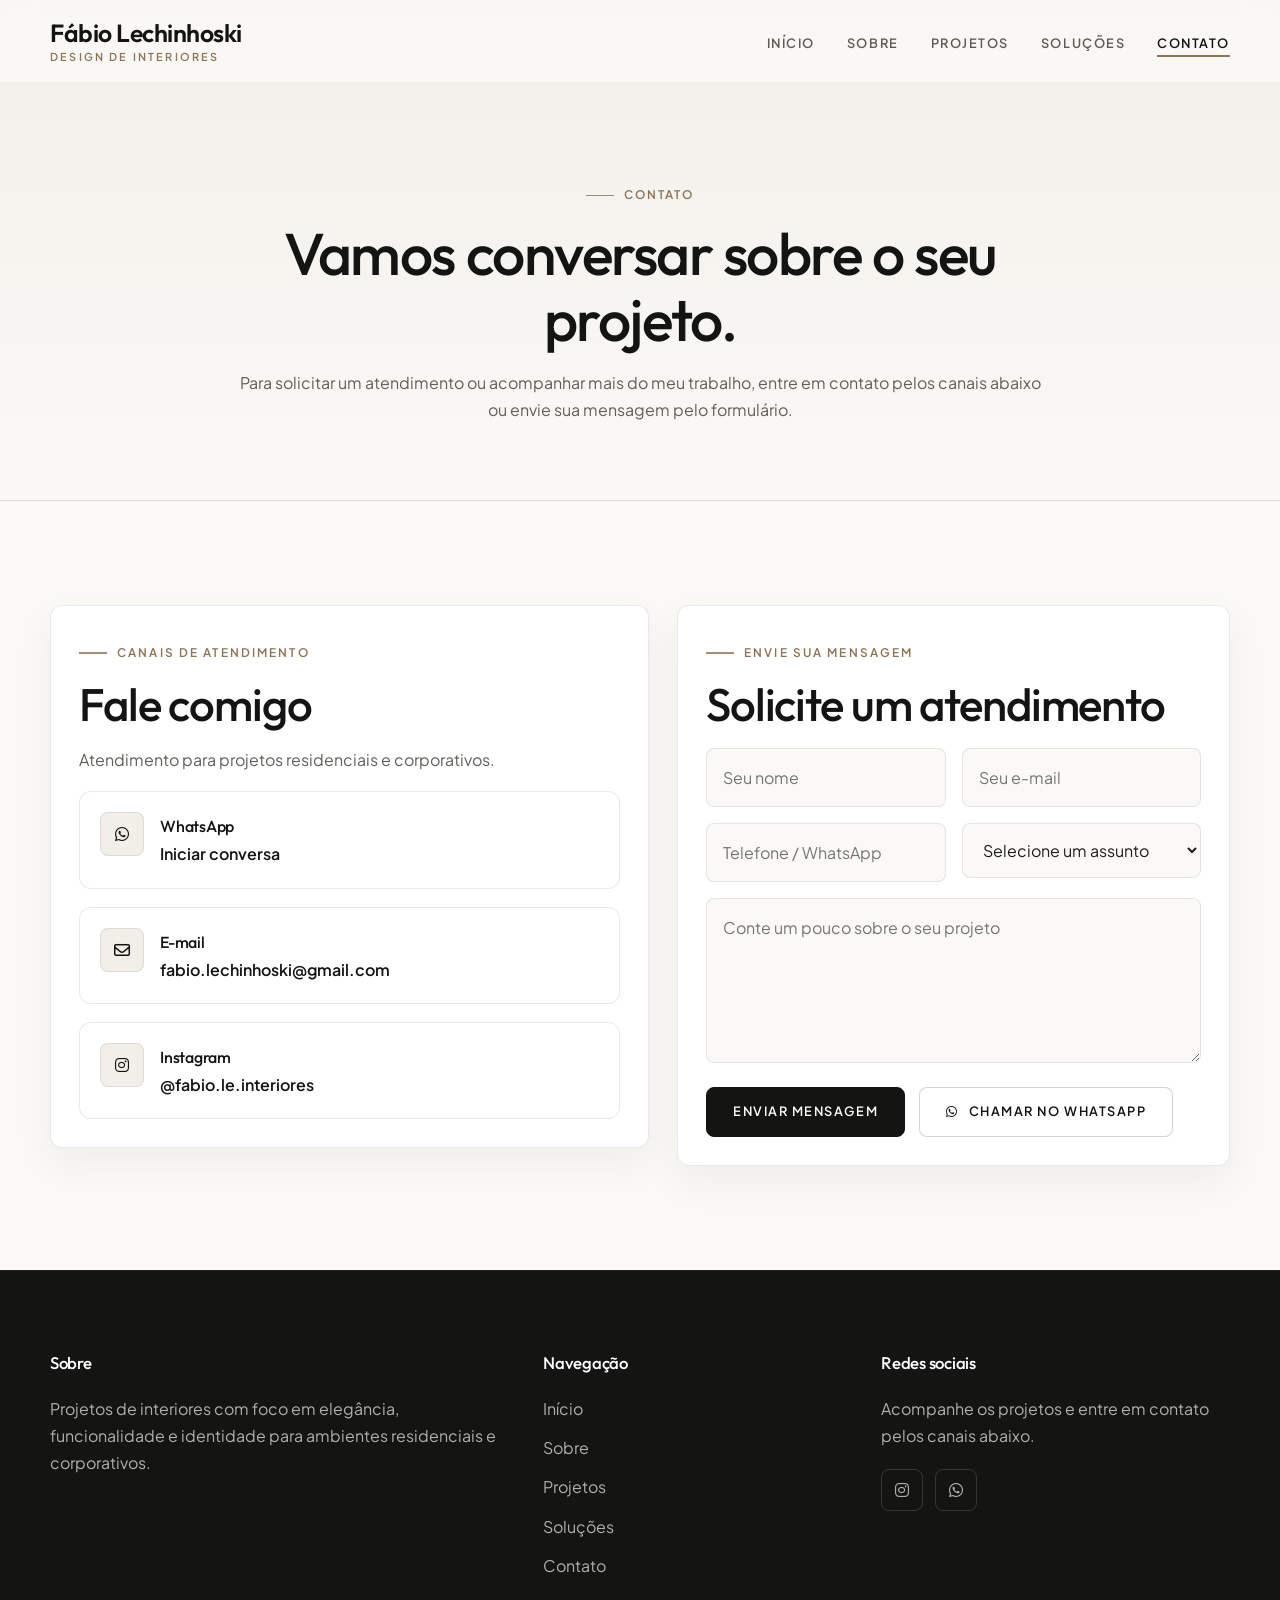
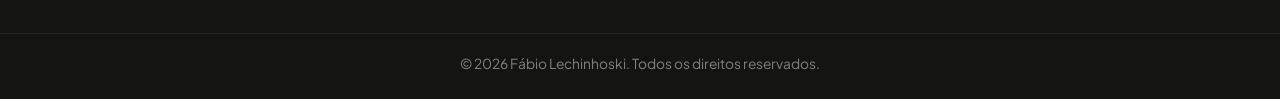
==== commit f626368d: "update visuals, project layout and webp optimization - Converte imagens PNG para WebP - Padroniza gr" ====
--- a/docs/contato.html
+++ b/docs/contato.html
@@ -5,9 +5,16 @@
   <meta name="viewport" content="width=device-width, initial-scale=1.0" />
   <title>Contato | Fábio Lechinhoski</title>
   <meta name="description" content="Entre em contato com Fábio Lechinhoski para solicitar um projeto de interiores." />
+  <meta name="theme-color" content="#141413" />
+  <meta property="og:type" content="website" />
+  <meta property="og:title" content="Contato | Fábio Lechinhoski — Design de Interiores" />
+  <meta property="og:description" content="Solicite um orçamento ou entre em contato para conversar sobre o seu projeto de interiores." />
+  <meta property="og:image" content="https://fabio-lechinhoski.github.io/design-de-interiores/images/quarto-03.webp" />
+  <meta property="og:url" content="https://fabio-lechinhoski.github.io/design-de-interiores/contato.html" />
+  <link rel="icon" type="image/svg+xml" href="favicon.svg" />
   <link rel="preconnect" href="https://fonts.googleapis.com" />
   <link rel="preconnect" href="https://fonts.gstatic.com" crossorigin />
-  <link href="https://fonts.googleapis.com/css2?family=Cormorant+Garamond:wght@500;600;700&family=Inter:wght@400;500;600;700&display=swap" rel="stylesheet" />
+  <link href="https://fonts.googleapis.com/css2?family=Outfit:wght@400;500;600;700&family=Plus+Jakarta+Sans:wght@400;500;600;700&display=swap" rel="stylesheet" />
   <link rel="stylesheet" href="https://cdnjs.cloudflare.com/ajax/libs/font-awesome/6.5.2/css/all.min.css" />
   <link rel="stylesheet" href="style.css" />
 </head>
@@ -85,36 +92,51 @@
           <span class="section-kicker">Envie sua mensagem</span>
           <h2>Solicite um atendimento</h2>
 
-          <form action="#" method="post" class="contact-form">
+          <form action="https://formsubmit.co/fabio.lechinhoski@gmail.com" method="POST" class="contact-form" id="contact-form">
+            <input type="hidden" name="_subject" value="Novo contato pelo Portfólio — Design de Interiores" />
+            <input type="hidden" name="_captcha" value="false" />
+            <input type="hidden" name="_template" value="table" />
+
             <div class="form-row">
               <div class="form-group">
-                <input type="text" name="nome" placeholder="Seu nome" required />
+                <input type="text" name="nome" placeholder="Seu nome" aria-label="Seu nome" required />
               </div>
               <div class="form-group">
-                <input type="email" name="email" placeholder="Seu e-mail" required />
+                <input type="email" name="email" placeholder="Seu e-mail" aria-label="Seu e-mail" required />
               </div>
             </div>
 
             <div class="form-row">
               <div class="form-group">
-                <input type="text" name="telefone" placeholder="Telefone" />
+                <input type="tel" name="telefone" placeholder="Telefone / WhatsApp" aria-label="Telefone ou WhatsApp" />
               </div>
               <div class="form-group">
-                <select name="assunto">
+                <select name="assunto" aria-label="Assunto do atendimento">
                   <option value="">Selecione um assunto</option>
-                  <option value="consultoria">Consultoria</option>
-                  <option value="projeto">Projeto completo</option>
-                  <option value="acompanhamento">Acompanhamento</option>
-                  <option value="outros">Outros</option>
+                  <option value="Consultoria de interiores">Consultoria de interiores</option>
+                  <option value="Projeto completo">Projeto completo</option>
+                  <option value="Acompanhamento de execução">Acompanhamento de execução</option>
+                  <option value="Render Fotorrealista">Render Fotorrealista</option>
+                  <option value="Site para Arquitetos e Designers">Site para Arquitetos / Designers</option>
+                  <option value="Outros">Outros</option>
                 </select>
               </div>
             </div>
 
             <div class="form-group">
-              <textarea name="mensagem" placeholder="Conte um pouco sobre o seu projeto" required></textarea>
+              <textarea name="mensagem" placeholder="Conte um pouco sobre o seu projeto" aria-label="Mensagem sobre o projeto" required></textarea>
             </div>
 
-            <button type="submit" class="btn">Enviar mensagem</button>
+            <div class="form-actions">
+              <button type="submit" class="btn" id="contact-submit-btn">
+                Enviar mensagem
+              </button>
+              <a href="https://bit.ly/3cHmS3p" target="_blank" rel="noopener" class="btn btn-secondary">
+                <i class="fa-brands fa-whatsapp"></i> Chamar no WhatsApp
+              </a>
+            </div>
+
+            <div class="form-feedback" id="form-feedback" role="status" aria-live="polite"></div>
           </form>
         </div>
       </div>
--- a/docs/style.css
+++ b/docs/style.css
@@ -1,18 +1,22 @@
 :root {
-  --color-bg: #f6f1ea;
-  --color-surface: #ffffff;
-  --color-surface-soft: #f7f3ee;
-  --color-primary: #2e241d;
-  --color-secondary: #726558;
-  --color-text: #40362f;
-  --color-text-soft: #7a6f65;
-  --color-border: rgba(58, 47, 37, 0.12);
-  --color-shadow: 0 20px 60px rgba(35, 26, 20, 0.08);
-  --radius-lg: 28px;
-  --radius-md: 18px;
-  --radius-sm: 12px;
-  --transition: all 0.35s ease;
-  --header-height: 92px;
+  --color-bg: #f2efe9;
+  --color-surface: #faf9f6;
+  --color-surface-elevated: #ffffff;
+  --color-surface-soft: #f2efe9;
+  --color-primary: #141413;
+  --color-accent: #8c7355;
+  --color-secondary: #5e5b55;
+  --color-text: #1f1e1c;
+  --color-text-soft: #625e57;
+  --color-border: rgba(20, 20, 19, 0.09);
+  --color-shadow: 0 16px 40px rgba(20, 20, 19, 0.05);
+  --radius-lg: 12px;
+  --radius-md: 8px;
+  --radius-sm: 6px;
+  --font-heading: "Outfit", sans-serif;
+  --font-body: "Plus Jakarta Sans", sans-serif;
+  --transition: all 0.3s cubic-bezier(0.22, 1, 0.36, 1);
+  --header-height: 88px;
 }
 
 * {
@@ -26,7 +30,7 @@
 }
 
 body {
-  font-family: "Inter", sans-serif;
+  font-family: var(--font-body);
   color: var(--color-text);
   background: var(--color-surface);
   line-height: 1.7;
@@ -70,17 +74,17 @@
   left: 0;
   width: 100%;
   z-index: 1200;
-  padding: 22px 0;
-  background: rgba(255, 252, 248, 0.84);
-  backdrop-filter: blur(14px);
-  border-bottom: 1px solid transparent;
+  padding: 20px 0;
+  background: rgba(250, 249, 246, 0.88);
+  backdrop-filter: blur(16px);
+  border-bottom: 1px solid rgba(20, 20, 19, 0.05);
   transition: var(--transition);
 }
 
 .site-header.scrolled {
-  padding: 16px 0;
+  padding: 14px 0;
   border-bottom-color: var(--color-border);
-  box-shadow: 0 10px 30px rgba(32, 23, 18, 0.06);
+  box-shadow: 0 8px 24px rgba(20, 20, 19, 0.04);
 }
 
 .header-container {
@@ -97,30 +101,31 @@
 }
 
 .logo-name {
-  font-family: "Cormorant Garamond", serif;
-  font-size: 2rem;
-  font-weight: 700;
-  letter-spacing: 0.02em;
+  font-family: var(--font-heading);
+  font-size: 1.55rem;
+  font-weight: 600;
+  letter-spacing: -0.02em;
   color: var(--color-primary);
 }
 
 .logo-subtitle {
-  font-size: 0.75rem;
+  font-size: 0.68rem;
+  font-weight: 600;
   text-transform: uppercase;
-  letter-spacing: 0.18em;
-  color: var(--color-text-soft);
-  margin-top: 6px;
+  letter-spacing: 0.2em;
+  color: var(--color-accent);
+  margin-top: 5px;
 }
 
 nav ul {
   display: flex;
   align-items: center;
-  gap: 30px;
+  gap: 32px;
 }
 
 nav a {
   position: relative;
-  font-size: 0.86rem;
+  font-size: 0.8rem;
   font-weight: 600;
   letter-spacing: 0.12em;
   text-transform: uppercase;
@@ -132,10 +137,10 @@
   content: "";
   position: absolute;
   left: 0;
-  bottom: -8px;
+  bottom: -6px;
   width: 0;
   height: 1.5px;
-  background: var(--color-primary);
+  background: var(--color-accent);
   transition: var(--transition);
 }
 
@@ -151,11 +156,11 @@
 
 .mobile-menu {
   display: none;
-  width: 48px;
-  height: 48px;
+  width: 44px;
+  height: 44px;
   border: 1px solid var(--color-border);
-  border-radius: 50%;
-  background: var(--color-surface);
+  border-radius: var(--radius-md);
+  background: var(--color-surface-elevated);
   align-items: center;
   justify-content: center;
   flex-direction: column;
@@ -166,14 +171,14 @@
 
 .mobile-menu .bar {
   width: 18px;
-  height: 2px;
-  border-radius: 999px;
+  height: 1.75px;
+  border-radius: 2px;
   background: var(--color-primary);
   transition: var(--transition);
 }
 
 .mobile-menu.active .bar:nth-child(1) {
-  transform: translateY(7px) rotate(45deg);
+  transform: translateY(6.75px) rotate(45deg);
 }
 
 .mobile-menu.active .bar:nth-child(2) {
@@ -181,7 +186,7 @@
 }
 
 .mobile-menu.active .bar:nth-child(3) {
-  transform: translateY(-7px) rotate(-45deg);
+  transform: translateY(-6.75px) rotate(-45deg);
 }
 
 .hero {
@@ -193,8 +198,95 @@
 }
 
 .hero-home {
-  min-height: 72vh;
-  background: linear-gradient(180deg, #f7f2eb 0%, #fcfaf7 100%);
+  min-height: 86vh;
+  background: linear-gradient(180deg, var(--color-bg) 0%, var(--color-surface) 100%);
+  padding: calc(var(--header-height) + 52px) 0 88px;
+  border-bottom: 1px solid var(--color-border);
+}
+
+.hero-home-grid {
+  display: grid;
+  grid-template-columns: 1.08fr 0.92fr;
+  gap: 54px;
+  align-items: center;
+}
+
+.hero-copy {
+  max-width: 620px;
+}
+
+.hero-home .section-kicker {
+  color: var(--color-accent);
+}
+
+.hero-home h1 {
+  color: var(--color-primary);
+  font-size: clamp(2.5rem, 4.8vw, 4.1rem);
+  margin-bottom: 22px;
+}
+
+.hero-home .hero-lead {
+  color: var(--color-text-soft);
+  font-size: 1.06rem;
+  max-width: 540px;
+}
+
+.hero-visual {
+  display: flex;
+  justify-content: flex-end;
+}
+
+.hero-showcase-card {
+  position: relative;
+  display: block;
+  width: min(490px, 100%);
+  border-radius: var(--radius-lg);
+  overflow: hidden;
+  border: 1px solid var(--color-border);
+  box-shadow: 0 24px 60px rgba(20, 20, 19, 0.12);
+  background: var(--color-surface-elevated);
+}
+
+.hero-showcase-card img {
+  width: 100%;
+  aspect-ratio: 4 / 4.65;
+  object-fit: cover;
+  transition: transform 0.65s ease;
+}
+
+.hero-showcase-card:hover img {
+  transform: scale(1.03);
+}
+
+.hero-showcase-badge {
+  position: absolute;
+  left: 16px;
+  right: 16px;
+  bottom: 16px;
+  padding: 14px 18px;
+  border-radius: var(--radius-md);
+  background: rgba(20, 20, 19, 0.82);
+  backdrop-filter: blur(12px);
+  border: 1px solid rgba(255, 255, 255, 0.12);
+  color: #fff;
+  display: flex;
+  flex-direction: column;
+  gap: 2px;
+}
+
+.hero-showcase-badge span {
+  font-size: 0.66rem;
+  font-weight: 600;
+  text-transform: uppercase;
+  letter-spacing: 0.16em;
+  color: #c7b296;
+}
+
+.hero-showcase-badge strong {
+  font-family: var(--font-heading);
+  font-size: 1.15rem;
+  font-weight: 500;
+  letter-spacing: -0.01em;
 }
 
 .hero-content {
@@ -211,33 +303,24 @@
   color: var(--color-primary);
 }
 
-.hero-home .section-kicker {
-  color: var(--color-secondary);
-}
-
-.hero-home h1 {
-  color: var(--color-primary);
-  margin-bottom: 0;
-}
-
 .section-kicker {
   display: inline-flex;
   align-items: center;
   gap: 10px;
-  font-size: 0.78rem;
+  font-size: 0.74rem;
+  font-weight: 600;
   letter-spacing: 0.18em;
   text-transform: uppercase;
-  color: inherit;
-  opacity: 0.9;
-  margin-bottom: 18px;
+  color: var(--color-accent);
+  margin-bottom: 16px;
 }
 
 .section-kicker::before {
   content: "";
-  width: 36px;
-  height: 1px;
+  width: 28px;
+  height: 1.5px;
   background: currentColor;
-  opacity: 0.6;
+  opacity: 0.8;
 }
 
 .hero h1,
@@ -247,18 +330,19 @@
 .project-detail-header h2,
 .contact-info-box h2,
 .contact-form-box h2 {
-  font-family: "Cormorant Garamond", serif;
-  font-weight: 600;
-  line-height: 1.02;
+  font-family: var(--font-heading);
+  font-weight: 500;
+  letter-spacing: -0.025em;
+  line-height: 1.12;
 }
 
 .hero h1 {
-  font-size: clamp(3rem, 7vw, 5.4rem);
+  font-size: clamp(2.5rem, 5vw, 4.2rem);
   margin-bottom: 20px;
 }
 
 .hero p {
-  font-size: 1.08rem;
+  font-size: 1.05rem;
   max-width: 640px;
   color: rgba(255, 255, 255, 0.86);
 }
@@ -266,21 +350,21 @@
 .hero-actions {
   display: flex;
   flex-wrap: wrap;
-  gap: 16px;
-  margin-top: 36px;
+  gap: 14px;
+  margin-top: 34px;
 }
 
 .btn {
   display: inline-flex;
   align-items: center;
   justify-content: center;
-  min-height: 54px;
-  padding: 0 28px;
+  min-height: 50px;
+  padding: 0 26px;
   border: 1px solid var(--color-primary);
-  border-radius: 999px;
+  border-radius: var(--radius-md);
   background: var(--color-primary);
-  color: #fff;
-  font-size: 0.86rem;
+  color: #faf9f6;
+  font-size: 0.8rem;
   font-weight: 600;
   text-transform: uppercase;
   letter-spacing: 0.12em;
@@ -289,8 +373,10 @@
 }
 
 .btn:hover {
+  background: #292826;
+  border-color: #292826;
   transform: translateY(-2px);
-  box-shadow: 0 14px 26px rgba(44, 36, 29, 0.16);
+  box-shadow: 0 12px 24px rgba(20, 20, 19, 0.14);
 }
 
 .btn-outline {
@@ -304,17 +390,19 @@
 }
 
 .btn-secondary {
-  background: transparent;
+  background: var(--color-surface-elevated);
   color: var(--color-primary);
-  border-color: var(--color-border);
+  border-color: rgba(20, 20, 19, 0.18);
 }
 
 .btn-secondary:hover {
   background: var(--color-bg);
+  color: var(--color-primary);
+  border-color: var(--color-primary);
 }
 
 .section {
-  padding: 110px 0;
+  padding: 104px 0;
 }
 
 .section-soft {
@@ -322,8 +410,8 @@
 }
 
 .section-heading {
-  max-width: 760px;
-  margin-bottom: 56px;
+  max-width: 740px;
+  margin-bottom: 52px;
 }
 
 .center-heading {
@@ -337,7 +425,7 @@
 .project-detail-header .section-kicker,
 .contact-info-box .section-kicker,
 .contact-form-box .section-kicker {
-  color: var(--color-secondary);
+  color: var(--color-accent);
 }
 
 .section-heading h2,
@@ -345,7 +433,7 @@
 .project-detail-header h2,
 .contact-info-box h2,
 .contact-form-box h2 {
-  font-size: clamp(2.4rem, 5vw, 4rem);
+  font-size: clamp(1.95rem, 3.6vw, 2.85rem);
   color: var(--color-primary);
   margin-bottom: 16px;
 }
@@ -383,6 +471,19 @@
   grid-template-columns: repeat(3, 1fr);
 }
 
+.service-grid-two {
+  grid-template-columns: repeat(2, 1fr);
+}
+
+.home-project-grid,
+.project-grid:has(> :nth-child(4):last-child) {
+  grid-template-columns: repeat(2, 1fr);
+}
+
+.home-project-grid .project-image {
+  aspect-ratio: 4 / 3;
+}
+
 .process-grid {
   grid-template-columns: repeat(4, 1fr);
 }
@@ -395,7 +496,7 @@
 .contact-info-box,
 .gallery-card,
 .next-project-placeholder {
-  background: var(--color-surface);
+  background: var(--color-surface-elevated);
   border: 1px solid var(--color-border);
   border-radius: var(--radius-lg);
   box-shadow: var(--color-shadow);
@@ -412,14 +513,16 @@
 .service-card:hover,
 .process-card:hover,
 .gallery-card:hover {
-  transform: translateY(-6px);
+  transform: translateY(-4px);
+  border-color: rgba(140, 115, 85, 0.28);
+  box-shadow: 0 22px 48px rgba(20, 20, 19, 0.08);
 }
 
 .project-image {
   display: block;
   aspect-ratio: 1 / 1.04;
   overflow: hidden;
-  border-radius: 26px 26px 0 0;
+  border-radius: var(--radius-lg) var(--radius-lg) 0 0;
 }
 
 .project-image img,
@@ -453,11 +556,12 @@
 
 .project-tag {
   display: inline-block;
-  font-size: 0.75rem;
+  font-size: 0.72rem;
+  font-weight: 600;
   letter-spacing: 0.14em;
   text-transform: uppercase;
-  color: var(--color-secondary);
-  margin-bottom: 12px;
+  color: var(--color-accent);
+  margin-bottom: 10px;
 }
 
 .project-info h3,
@@ -467,6 +571,9 @@
 .placeholder-gallery-content h3,
 .footer-col h3,
 .contact-card strong {
+  font-family: var(--font-heading);
+  font-weight: 500;
+  letter-spacing: -0.015em;
   color: var(--color-primary);
 }
 
@@ -475,13 +582,13 @@
 .process-card h3,
 .gallery-caption h3,
 .placeholder-gallery-content h3 {
-  font-size: 1.35rem;
+  font-size: 1.3rem;
   margin-bottom: 10px;
 }
 
 .minimal-soon-card,
 .minimal-placeholder-card {
-  background: linear-gradient(180deg, #fbf8f4 0%, #f2ece3 100%);
+  background: linear-gradient(180deg, var(--color-surface) 0%, var(--color-bg) 100%);
 }
 
 .minimal-soon-content,
@@ -506,26 +613,28 @@
 }
 
 .image-frame {
-  border-radius: 34px;
+  border-radius: var(--radius-lg);
   overflow: hidden;
+  border: 1px solid var(--color-border);
   box-shadow: var(--color-shadow);
   min-height: 460px;
 }
 
 .page-header {
-  padding: calc(var(--header-height) + 100px) 0 84px;
-  background: linear-gradient(180deg, rgba(246, 241, 234, 0.9) 0%, rgba(248, 245, 241, 0.92) 100%);
+  padding: calc(var(--header-height) + 88px) 0 76px;
+  background: linear-gradient(180deg, var(--color-bg) 0%, var(--color-surface) 100%);
+  border-bottom: 1px solid var(--color-border);
   text-align: center;
 }
 
 .page-header .container {
-  max-width: 860px;
+  max-width: 820px;
 }
 
 .page-header h1 {
-  font-size: clamp(3rem, 6vw, 5rem);
+  font-size: clamp(2.35rem, 4.6vw, 3.75rem);
   color: var(--color-primary);
-  margin-bottom: 18px;
+  margin-bottom: 16px;
 }
 
 .service-card {
@@ -533,14 +642,15 @@
 }
 
 .service-icon {
-  width: 64px;
-  height: 64px;
+  width: 56px;
+  height: 56px;
   display: grid;
   place-items: center;
-  border-radius: 50%;
+  border-radius: var(--radius-md);
   background: var(--color-bg);
   color: var(--color-primary);
-  font-size: 1.35rem;
+  border: 1px solid var(--color-border);
+  font-size: 1.25rem;
   margin-bottom: 20px;
 }
 
@@ -549,59 +659,334 @@
   display: inline-flex;
   align-items: center;
   justify-content: center;
-  width: 54px;
-  height: 54px;
-  border-radius: 50%;
+  width: 48px;
+  height: 48px;
+  border-radius: var(--radius-md);
   background: var(--color-primary);
+  color: var(--color-surface);
+  font-family: var(--font-heading);
+  font-size: 0.9rem;
+  font-weight: 600;
+  letter-spacing: 0.06em;
+  margin-bottom: 20px;
+}
+
+/* ==========================================================================
+   Barra de Filtro e Navegação Rápida (projetos.html)
+   ========================================================================== */
+
+.portfolio-toolbar {
+  position: sticky;
+  top: 73px;
+  z-index: 950;
+  background: rgba(250, 249, 246, 0.92);
+  backdrop-filter: blur(16px);
+  border-bottom: 1px solid var(--color-border);
+  padding: 14px 0;
+  transition: var(--transition);
+}
+
+.portfolio-toolbar-inner {
+  display: flex;
+  align-items: center;
+  justify-content: space-between;
+  gap: 20px;
+  flex-wrap: wrap;
+}
+
+.portfolio-filters {
+  display: inline-flex;
+  align-items: center;
+  gap: 6px;
+  background: var(--color-bg);
+  padding: 4px;
+  border-radius: var(--radius-md);
+  border: 1px solid var(--color-border);
+}
+
+.filter-btn {
+  display: inline-flex;
+  align-items: center;
+  gap: 8px;
+  padding: 8px 16px;
+  border: 0;
+  border-radius: var(--radius-sm);
+  background: transparent;
+  color: var(--color-secondary);
+  font-size: 0.76rem;
+  font-weight: 600;
+  letter-spacing: 0.1em;
+  text-transform: uppercase;
+  cursor: pointer;
+  transition: var(--transition);
+}
+
+.filter-btn:hover {
+  color: var(--color-primary);
+}
+
+.filter-btn.active {
+  background: var(--color-primary);
+  color: #faf9f6;
+  box-shadow: 0 4px 12px rgba(20, 20, 19, 0.14);
+}
+
+.filter-count {
+  display: inline-flex;
+  align-items: center;
+  justify-content: center;
+  min-width: 20px;
+  height: 20px;
+  padding: 0 6px;
+  border-radius: 4px;
+  font-size: 0.7rem;
+  font-weight: 700;
+  letter-spacing: 0;
+  background: rgba(20, 20, 19, 0.08);
+  color: inherit;
+  transition: var(--transition);
+}
+
+.filter-btn.active .filter-count {
+  background: rgba(255, 255, 255, 0.18);
   color: #fff;
-  font-size: 0.92rem;
-  font-weight: 700;
-  letter-spacing: 0.08em;
-  margin-bottom: 20px;
-}
+}
+
+.portfolio-quick-nav {
+  display: flex;
+  align-items: center;
+  gap: 12px;
+  flex-wrap: wrap;
+}
+
+.quick-nav-label {
+  font-size: 0.72rem;
+  font-weight: 600;
+  text-transform: uppercase;
+  letter-spacing: 0.14em;
+  color: var(--color-text-soft);
+}
+
+.quick-nav-links {
+  display: flex;
+  align-items: center;
+  gap: 8px;
+  flex-wrap: wrap;
+}
+
+.quick-nav-link {
+  display: inline-flex;
+  align-items: center;
+  padding: 7px 14px;
+  border-radius: var(--radius-sm);
+  border: 1px solid var(--color-border);
+  background: var(--color-surface-elevated);
+  color: var(--color-text);
+  font-size: 0.8rem;
+  font-weight: 500;
+  transition: var(--transition);
+}
+
+.quick-nav-link:hover,
+.quick-nav-link.active {
+  border-color: var(--color-primary);
+  color: var(--color-primary);
+  background: var(--color-bg);
+}
+
+.quick-nav-link.is-hidden {
+  display: none;
+}
+
+/* ==========================================================================
+   Cabeçalho Padronizado do Projeto e Subseções
+   ========================================================================== */
 
 .project-detail-section {
-  scroll-margin-top: 120px;
+  scroll-margin-top: 150px;
+  transition: opacity 0.35s ease;
+}
+
+.project-detail-section.is-hidden {
+  display: none;
 }
 
 .project-detail-header {
   display: grid;
-  grid-template-columns: 0.92fr 1.08fr;
-  gap: 26px;
-  align-items: end;
-  margin-bottom: 34px;
-}
-
-.project-placeholder-header {
-  margin-bottom: 28px;
+  grid-template-columns: 0.88fr 1.12fr;
+  gap: 36px;
+  align-items: start;
+  padding-bottom: 34px;
+  margin-bottom: 44px;
+  border-bottom: 1px solid var(--color-border);
+}
+
+.project-header-title h2 {
+  margin-bottom: 0;
+}
+
+.project-header-body {
+  display: flex;
+  flex-direction: column;
+  gap: 20px;
+}
+
+.project-description {
+  font-size: 1.04rem;
+  color: var(--color-text-soft);
+}
+
+.project-meta {
+  display: flex;
+  flex-wrap: wrap;
+  gap: 14px 28px;
+  padding-top: 18px;
+  border-top: 1px solid var(--color-border);
+}
+
+.project-meta li {
+  display: flex;
+  flex-direction: column;
+  gap: 2px;
+  font-size: 0.88rem;
+  color: var(--color-text-soft);
+}
+
+.project-meta li strong {
+  font-size: 0.68rem;
+  font-weight: 700;
+  text-transform: uppercase;
+  letter-spacing: 0.14em;
+  color: var(--color-accent);
 }
 
 .project-subsection + .project-subsection {
-  margin-top: 52px;
+  margin-top: 60px;
+}
+
+.project-subsection-header {
+  max-width: 720px;
+  margin-bottom: 24px;
 }
 
 .project-subsection-title {
-  font-family: "Cormorant Garamond", serif;
-  font-size: 2rem;
-  font-weight: 600;
+  font-family: var(--font-heading);
+  font-size: 1.65rem;
+  font-weight: 500;
+  letter-spacing: -0.02em;
   color: var(--color-primary);
-  margin-bottom: 20px;
-}
-
-.gallery-grid-two {
+  margin-bottom: 8px;
+}
+
+.project-subsection-desc {
+  color: var(--color-text-soft);
+  font-size: 0.98rem;
+}
+
+/* ==========================================================================
+   Sistema Flexível de Grid de Galeria (1, 2, 3 e 4+ fotos sem buracos)
+   ========================================================================== */
+
+.gallery-grid {
   grid-template-columns: repeat(2, 1fr);
-}
-
-.gallery-grid-office {
-  grid-template-columns: 1.25fr 1fr 1fr;
-}
-
+  align-items: stretch;
+}
+
+/* 1 Foto: ocupa a largura sem deixar coluna vazia ao lado */
+.gallery-grid-1,
+.gallery-grid:has(> .gallery-card:only-child) {
+  grid-template-columns: 1fr;
+}
+
+/* Card único com legenda (Editorial Split) */
+.gallery-card-editorial,
+.gallery-grid-1 > .gallery-card:not(.image-only-card),
+.gallery-grid > .gallery-card:only-child:not(.image-only-card) {
+  display: grid;
+  grid-template-columns: 1.12fr 0.88fr;
+  align-items: center;
+}
+
+.gallery-card-editorial img,
+.gallery-grid-1 > .gallery-card:not(.image-only-card) img,
+.gallery-grid > .gallery-card:only-child:not(.image-only-card) img {
+  aspect-ratio: 4 / 3.4;
+  height: 100%;
+}
+
+.gallery-card-editorial .gallery-caption,
+.gallery-grid-1 > .gallery-card:not(.image-only-card) .gallery-caption,
+.gallery-grid > .gallery-card:only-child:not(.image-only-card) .gallery-caption {
+  padding: 40px 44px;
+}
+
+/* Card único apenas imagem (sem legenda): centralizado com proporção equilibrada */
+.gallery-grid-1 > .image-only-card,
+.gallery-grid > .image-only-card:only-child {
+  max-width: 780px;
+  width: 100%;
+  margin-inline: auto;
+}
+
+/* 2 Fotos (ou 4+ fotos em pares 2x2) */
+.gallery-grid-2,
+.gallery-grid-two,
 .gallery-grid-residential {
   grid-template-columns: repeat(2, 1fr);
 }
 
+/* Se um grid de 2 colunas tiver número ímpar de fotos (3, 5, 7...) e não usar .gallery-featured,
+   o último card ocupa as 2 colunas para nunca deixar espaço vazio */
+.gallery-grid-2:not(:has(.gallery-featured)) > .gallery-card:last-child:nth-child(odd):not(:only-child),
+.gallery-grid-two:not(:has(.gallery-featured)) > .gallery-card:last-child:nth-child(odd):not(:only-child) {
+  grid-column: 1 / -1;
+}
+
+.gallery-grid-2:not(:has(.gallery-featured)) > .gallery-card:last-child:nth-child(odd):not(:only-child):not(.image-only-card),
+.gallery-grid-two:not(:has(.gallery-featured)) > .gallery-card:last-child:nth-child(odd):not(:only-child):not(.image-only-card) {
+  display: grid;
+  grid-template-columns: 1.12fr 0.88fr;
+  align-items: center;
+}
+
+.gallery-grid-2:not(:has(.gallery-featured)) > .image-only-card:last-child:nth-child(odd):not(:only-child) img,
+.gallery-grid-two:not(:has(.gallery-featured)) > .image-only-card:last-child:nth-child(odd):not(:only-child) img {
+  aspect-ratio: 16 / 9;
+}
+
+/* 3 Fotos com Destaque Lateral (1 principal vertical à esquerda + 2 empilhadas à direita) */
+.gallery-grid-featured,
+.gallery-grid-office {
+  grid-template-columns: 1.12fr 0.88fr;
+}
+
+/* 3 Fotos em 3 colunas iguais lado a lado */
+.gallery-grid-3 {
+  grid-template-columns: repeat(3, 1fr);
+}
+
+/* 4 Fotos em 4 colunas (ou 2x2 automático em telas menores) */
+.gallery-grid-4 {
+  grid-template-columns: repeat(4, 1fr);
+}
+
+/* 5 Fotos (3 vistas superiores + 2 vistas principais amplas na base, sem cortes nem espaços vazios) */
+.gallery-grid-5 {
+  grid-template-columns: repeat(6, 1fr);
+}
+
+.gallery-grid-5 > .gallery-card:nth-child(-n + 3) {
+  grid-column: span 2;
+}
+
+.gallery-grid-5 > .gallery-card:nth-child(n + 4) {
+  grid-column: span 3;
+}
+
 .gallery-card {
   overflow: hidden;
+  display: flex;
+  flex-direction: column;
 }
 
 .gallery-featured {
@@ -613,14 +998,21 @@
 }
 
 .gallery-featured img {
-  aspect-ratio: 4 / 5.45;
+  flex: 1;
+  min-height: 360px;
+  aspect-ratio: auto;
+}
+
+/* Proporção mais vertical para fachadas e renders em retrato */
+.gallery-grid-portrait .gallery-card img {
+  aspect-ratio: 4 / 4.35;
 }
 
 .placeholder-gallery-card {
   display: grid;
   place-items: center;
   min-height: 100%;
-  background: linear-gradient(180deg, #fbf8f4 0%, #f2ece3 100%);
+  background: linear-gradient(180deg, var(--color-surface) 0%, var(--color-bg) 100%);
   border-style: dashed;
 }
 
@@ -635,7 +1027,7 @@
 }
 
 .next-project-placeholder {
-  background: linear-gradient(180deg, #fbf8f4 0%, #f2ece3 100%);
+  background: linear-gradient(180deg, var(--color-surface) 0%, var(--color-bg) 100%);
   border-style: dashed;
   text-align: center;
 }
@@ -648,19 +1040,20 @@
   display: flex;
   gap: 16px;
   align-items: flex-start;
-  padding: 22px;
-  margin-top: 20px;
+  padding: 20px;
+  margin-top: 18px;
   box-shadow: none;
 }
 
 .contact-card i {
-  width: 48px;
-  height: 48px;
-  border-radius: 50%;
+  width: 44px;
+  height: 44px;
+  border-radius: var(--radius-md);
   display: grid;
   place-items: center;
   background: var(--color-bg);
   color: var(--color-primary);
+  border: 1px solid var(--color-border);
   flex-shrink: 0;
 }
 
@@ -671,7 +1064,7 @@
 }
 
 .contact-card a:hover {
-  opacity: 0.72;
+  color: var(--color-accent);
 }
 
 .contact-form {
@@ -692,31 +1085,33 @@
 .form-group select,
 .form-group textarea {
   width: 100%;
-  background: #fff;
+  background: var(--color-surface);
   border: 1px solid var(--color-border);
-  border-radius: 18px;
-  padding: 16px 18px;
+  border-radius: var(--radius-md);
+  padding: 15px 16px;
   color: var(--color-text);
   outline: none;
   transition: var(--transition);
 }
 
 .form-group textarea {
-  min-height: 170px;
+  min-height: 165px;
   resize: vertical;
 }
 
 .form-group input:focus,
 .form-group select:focus,
 .form-group textarea:focus {
-  border-color: rgba(44, 36, 29, 0.35);
-  box-shadow: 0 0 0 4px rgba(44, 36, 29, 0.06);
+  background: var(--color-surface-elevated);
+  border-color: var(--color-accent);
+  box-shadow: 0 0 0 3px rgba(140, 115, 85, 0.14);
 }
 
 .site-footer {
-  background: #1f1914;
-  color: #fff;
+  background: #141413;
+  color: #faf9f6;
   padding-top: 78px;
+  border-top: 1px solid rgba(255, 255, 255, 0.06);
 }
 
 .footer-container {
@@ -724,7 +1119,7 @@
 }
 
 .footer-col h3 {
-  font-size: 1.1rem;
+  font-size: 1.05rem;
   margin-bottom: 18px;
 }
 
@@ -733,12 +1128,14 @@
   margin-top: 12px;
 }
 
+.footer-col p,
 .footer-col a {
+  color: rgba(250, 249, 246, 0.68);
   transition: var(--transition);
 }
 
 .footer-col a:hover {
-  color: #fff;
+  color: #faf9f6;
 }
 
 .social-icons {
@@ -751,7 +1148,7 @@
   width: 42px;
   height: 42px;
   border: 1px solid rgba(255, 255, 255, 0.14);
-  border-radius: 50%;
+  border-radius: var(--radius-md);
   display: grid;
   place-items: center;
   transition: var(--transition);
@@ -759,7 +1156,9 @@
 
 .social-icons a:hover {
   transform: translateY(-2px);
-  background: rgba(255, 255, 255, 0.08);
+  border-color: var(--color-accent);
+  background: rgba(140, 115, 85, 0.18);
+  color: #fff;
 }
 
 .copyright {
@@ -770,18 +1169,16 @@
 }
 
 .copyright p {
-  color: rgba(255, 255, 255, 0.56);
-  font-size: 0.9rem;
-}
-
-
+  color: rgba(250, 249, 246, 0.48);
+  font-size: 0.86rem;
+}
 
 .profile-photo-frame {
-  width: min(340px, 100%);
-  aspect-ratio: 1 / 1;
+  width: min(360px, 100%);
+  aspect-ratio: 4 / 4.6;
   min-height: auto;
   margin-left: auto;
-  border-radius: 50%;
+  border-radius: var(--radius-lg);
 }
 
 .profile-photo {
@@ -797,12 +1194,18 @@
   .footer-container,
   .split-layout,
   .contact-grid,
+  .gallery-grid-featured,
   .gallery-grid-office,
   .gallery-grid-residential,
   .project-detail-header {
     grid-template-columns: 1fr;
   }
 
+  .gallery-grid-3,
+  .gallery-grid-4 {
+    grid-template-columns: repeat(2, 1fr);
+  }
+
   .process-grid {
     grid-template-columns: repeat(2, 1fr);
   }
@@ -813,28 +1216,97 @@
 
   .gallery-featured img,
   .gallery-card img {
+    min-height: 0;
     aspect-ratio: 4 / 3;
+  }
+
+  .gallery-grid-portrait .gallery-card img {
+    aspect-ratio: 4 / 4.25;
   }
 
   .profile-photo-frame {
     margin: 0 auto;
-  }
-}
-
-
-@media (max-width: 860px) {
-  .gallery-grid-two {
-    grid-template-columns: 1fr;
-  }
-
-  .facade-mobile-clean .gallery-caption {
-    display: none;
   }
 }
 
 @media (max-width: 860px) {
   :root {
     --header-height: 84px;
+  }
+
+  .portfolio-toolbar {
+    top: 72px;
+    padding: 12px 0;
+  }
+
+  .portfolio-toolbar-inner {
+    flex-direction: column;
+    align-items: flex-start;
+    gap: 12px;
+  }
+
+  .portfolio-filters {
+    width: 100%;
+    justify-content: space-between;
+  }
+
+  .filter-btn {
+    flex: 1;
+    justify-content: center;
+    padding: 8px 12px;
+    font-size: 0.72rem;
+  }
+
+  .portfolio-quick-nav {
+    width: 100%;
+    overflow-x: auto;
+    flex-wrap: nowrap;
+    padding-bottom: 2px;
+    scrollbar-width: none;
+  }
+
+  .portfolio-quick-nav::-webkit-scrollbar {
+    display: none;
+  }
+
+  .quick-nav-links {
+    flex-wrap: nowrap;
+  }
+
+  .quick-nav-link {
+    white-space: nowrap;
+  }
+
+  .gallery-grid,
+  .gallery-grid-2,
+  .gallery-grid-two,
+  .gallery-grid-3,
+  .gallery-grid-4,
+  .gallery-grid-5 {
+    grid-template-columns: 1fr;
+  }
+
+  .gallery-grid-5 > .gallery-card:nth-child(-n + 3),
+  .gallery-grid-5 > .gallery-card:nth-child(n + 4) {
+    grid-column: auto;
+  }
+
+  .gallery-card-editorial,
+  .gallery-grid-1 > .gallery-card:not(.image-only-card),
+  .gallery-grid > .gallery-card:only-child:not(.image-only-card),
+  .gallery-grid-2:not(:has(.gallery-featured)) > .gallery-card:last-child:nth-child(odd):not(:only-child):not(.image-only-card),
+  .gallery-grid-two:not(:has(.gallery-featured)) > .gallery-card:last-child:nth-child(odd):not(:only-child):not(.image-only-card) {
+    grid-template-columns: 1fr;
+  }
+
+  .gallery-card-editorial .gallery-caption,
+  .gallery-grid-1 > .gallery-card:not(.image-only-card) .gallery-caption,
+  .gallery-grid > .gallery-card:only-child:not(.image-only-card) .gallery-caption {
+    padding: 24px 22px;
+  }
+
+  .facade-mobile-clean .gallery-caption {
+    display: none;
   }
 
   .mobile-menu {
@@ -845,9 +1317,9 @@
     position: fixed;
     top: 0;
     right: -100%;
-    width: min(360px, 84vw);
+    width: min(340px, 84vw);
     height: 100vh;
-    background: rgba(255, 252, 248, 0.98);
+    background: rgba(250, 249, 246, 0.98);
     backdrop-filter: blur(18px);
     padding: calc(var(--header-height) + 12px) 26px 32px;
     border-left: 1px solid var(--color-border);
@@ -937,7 +1409,10 @@
   color: #ffffff;
 }
 
-.project-link-image img,
+.project-link-image img {
+  cursor: pointer;
+}
+
 .gallery-card img {
   cursor: zoom-in;
 }
@@ -945,11 +1420,12 @@
 .lightbox-overlay {
   position: fixed;
   inset: 0;
-  background: rgba(17, 14, 11, 0.88);
+  background: rgba(17, 14, 11, 0.92);
+  backdrop-filter: blur(8px);
   display: flex;
   align-items: center;
   justify-content: center;
-  padding: 24px;
+  padding: 24px 76px;
   z-index: 2000;
   opacity: 0;
   pointer-events: none;
@@ -961,27 +1437,291 @@
   pointer-events: auto;
 }
 
-.lightbox-overlay img {
+.lightbox-stage {
+  display: flex;
+  flex-direction: column;
+  align-items: center;
+  gap: 14px;
   max-width: min(1200px, 100%);
-  max-height: 88vh;
-  border-radius: 18px;
-  box-shadow: 0 20px 60px rgba(0,0,0,0.28);
+  max-height: 90vh;
+}
+
+.lightbox-stage img {
+  max-width: 100%;
+  max-height: 80vh;
+  width: auto;
+  height: auto;
+  object-fit: contain;
+  border-radius: var(--radius-md);
+  box-shadow: 0 24px 60px rgba(0, 0, 0, 0.45);
+}
+
+.lightbox-bar {
+  width: 100%;
+  display: flex;
+  align-items: center;
+  justify-content: space-between;
+  gap: 16px;
+  color: rgba(255, 255, 255, 0.88);
+  font-size: 0.9rem;
+  padding: 0 6px;
+}
+
+.lightbox-caption {
+  font-weight: 500;
+}
+
+.lightbox-counter {
+  font-size: 0.78rem;
+  font-weight: 600;
+  letter-spacing: 0.14em;
+  text-transform: uppercase;
+  color: rgba(255, 255, 255, 0.65);
+  white-space: nowrap;
+}
+
+.lightbox-close,
+.lightbox-nav {
+  position: absolute;
+  width: 46px;
+  height: 46px;
+  border: 1px solid rgba(255, 255, 255, 0.16);
+  border-radius: var(--radius-md);
+  background: rgba(255, 255, 255, 0.08);
+  color: #fff;
+  display: grid;
+  place-items: center;
+  cursor: pointer;
+  transition: var(--transition);
+}
+
+.lightbox-close:hover,
+.lightbox-nav:hover {
+  background: rgba(255, 255, 255, 0.2);
+  transform: scale(1.04);
 }
 
 .lightbox-close {
-  position: absolute;
   top: 22px;
   right: 22px;
-  width: 46px;
-  height: 46px;
-  border: 0;
-  border-radius: 50%;
-  background: rgba(255,255,255,0.14);
-  color: #fff;
   font-size: 1.5rem;
-  cursor: pointer;
+}
+
+.lightbox-prev {
+  left: 22px;
+  top: 50%;
+  transform: translateY(-50%);
+}
+
+.lightbox-next {
+  right: 22px;
+  top: 50%;
+  transform: translateY(-50%);
+}
+
+.lightbox-prev:hover {
+  transform: translateY(-50%) scale(1.04);
+}
+
+.lightbox-next:hover {
+  transform: translateY(-50%) scale(1.04);
 }
 
 .image-only-card {
   overflow: hidden;
 }
+
+/* ==========================================================================
+   Seção de CTA Pré-Rodapé e Ações do Formulário
+   ========================================================================== */
+
+.cta-section {
+  padding-top: 40px;
+  padding-bottom: 100px;
+}
+
+.cta-banner {
+  background: #141413;
+  border: 1px solid rgba(140, 115, 85, 0.25);
+  color: #faf9f6;
+  border-radius: var(--radius-lg);
+  padding: 56px 60px;
+  display: grid;
+  grid-template-columns: 1.25fr 0.75fr;
+  gap: 36px;
+  align-items: center;
+  box-shadow: 0 24px 60px rgba(20, 20, 19, 0.14);
+}
+
+.cta-content .section-kicker {
+  color: #c7b296;
+}
+
+.cta-content h2 {
+  font-family: var(--font-heading);
+  font-weight: 500;
+  letter-spacing: -0.025em;
+  font-size: clamp(1.85rem, 3.4vw, 2.75rem);
+  line-height: 1.14;
+  color: #faf9f6;
+  margin-bottom: 14px;
+}
+
+.cta-content p {
+  color: rgba(250, 249, 246, 0.74);
+  max-width: 560px;
+}
+
+.cta-actions {
+  display: flex;
+  flex-direction: column;
+  gap: 12px;
+  align-items: stretch;
+}
+
+.cta-actions .btn {
+  background: #faf9f6;
+  border-color: #faf9f6;
+  color: var(--color-primary);
+  gap: 10px;
+}
+
+.cta-actions .btn:hover {
+  background: #ffffff;
+  border-color: #ffffff;
+}
+
+.cta-actions .btn-secondary {
+  background: transparent;
+  border-color: rgba(250, 249, 246, 0.26);
+  color: #faf9f6;
+}
+
+.cta-actions .btn-secondary:hover {
+  background: rgba(250, 249, 246, 0.08);
+  border-color: #c7b296;
+  color: #faf9f6;
+}
+
+.form-actions {
+  display: flex;
+  flex-wrap: wrap;
+  gap: 14px;
+  margin-top: 8px;
+}
+
+.form-actions .btn {
+  gap: 10px;
+}
+
+.form-feedback {
+  margin-top: 16px;
+  font-size: 0.92rem;
+  border-radius: var(--radius-sm);
+  display: none;
+}
+
+.form-feedback.is-success {
+  display: block;
+  padding: 14px 18px;
+  background: #f0f5ef;
+  border: 1px solid rgba(46, 84, 52, 0.22);
+  color: #26432a;
+}
+
+.form-feedback a {
+  text-decoration: underline;
+  font-weight: 600;
+}
+
+.section-footer-link {
+  margin-top: 44px;
+  text-align: center;
+}
+
+/* ==========================================================================
+   Animações Suaves de Entrada (Scroll Reveal)
+   ========================================================================== */
+
+@media (prefers-reduced-motion: no-preference) {
+  .reveal-item {
+    opacity: 0;
+    transform: translateY(22px);
+    transition: opacity 0.6s cubic-bezier(0.22, 1, 0.36, 1),
+      transform 0.6s cubic-bezier(0.22, 1, 0.36, 1);
+  }
+
+  .reveal-item.is-visible {
+    opacity: 1;
+    transform: translateY(0);
+  }
+}
+
+@media (max-width: 960px) {
+  .hero-home-grid {
+    grid-template-columns: 1fr;
+    gap: 38px;
+    text-align: center;
+  }
+
+  .hero-copy {
+    margin-inline: auto;
+  }
+
+  .hero-home .hero-lead {
+    margin-inline: auto;
+  }
+
+  .hero-actions {
+    justify-content: center;
+  }
+
+  .hero-visual {
+    justify-content: center;
+  }
+
+  .cta-banner {
+    grid-template-columns: 1fr;
+    padding: 40px 32px;
+    text-align: center;
+  }
+
+  .cta-content p {
+    margin-inline: auto;
+  }
+
+  .cta-actions {
+    flex-direction: row;
+    justify-content: center;
+    flex-wrap: wrap;
+  }
+}
+
+@media (max-width: 640px) {
+  .lightbox-overlay {
+    padding: 16px;
+  }
+
+  .lightbox-prev {
+    left: 12px;
+  }
+
+  .lightbox-next {
+    right: 12px;
+  }
+
+  .lightbox-bar {
+    flex-direction: column;
+    align-items: flex-start;
+    gap: 4px;
+  }
+
+  .cta-banner {
+    padding: 34px 22px;
+  }
+
+  .cta-actions,
+  .form-actions {
+    flex-direction: column;
+  }
+}
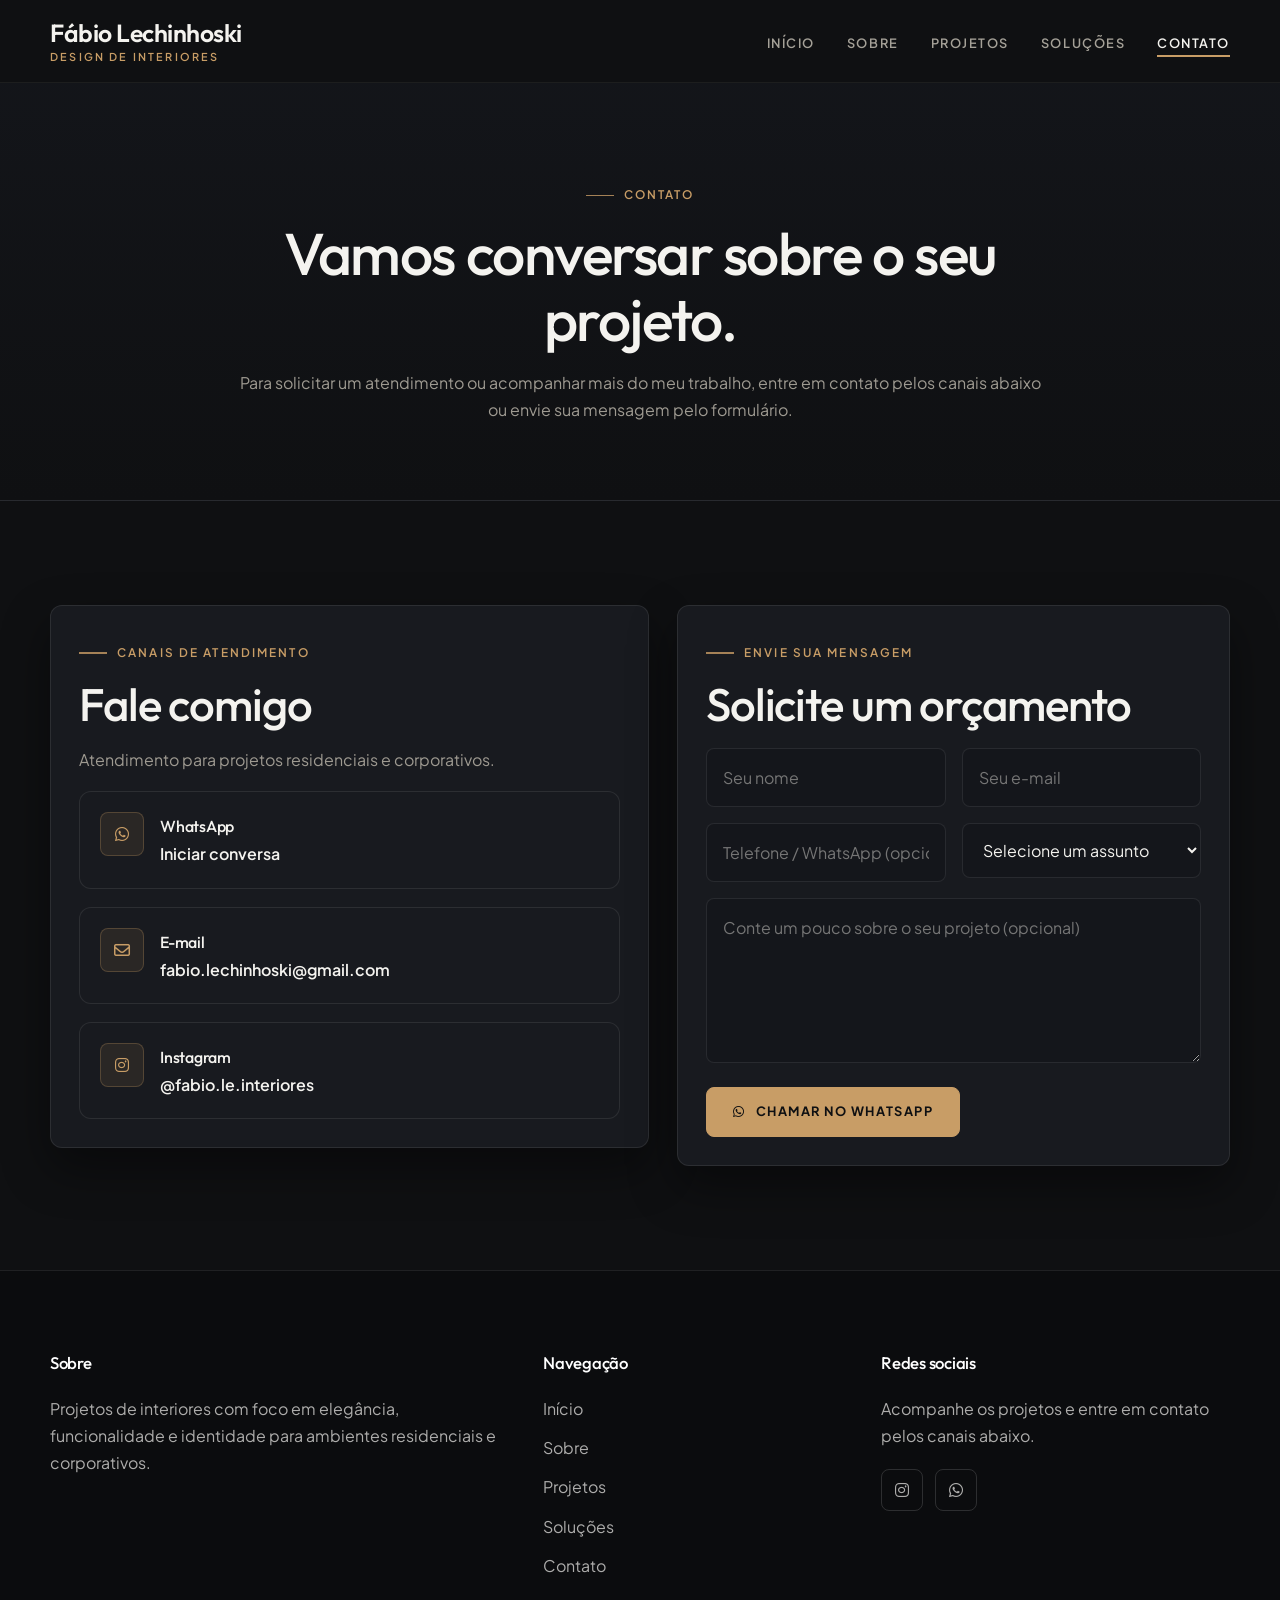
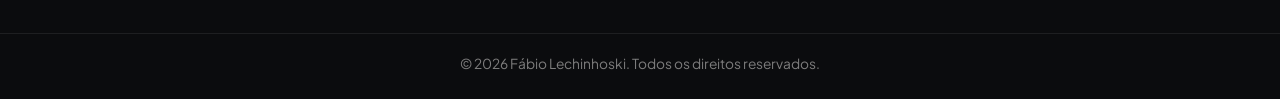
==== commit ecdce0ee: "new visuals Tipografia atualizada, nova paleta de cores." ====
--- a/docs/contato.html
+++ b/docs/contato.html
@@ -5,7 +5,7 @@
   <meta name="viewport" content="width=device-width, initial-scale=1.0" />
   <title>Contato | Fábio Lechinhoski</title>
   <meta name="description" content="Entre em contato com Fábio Lechinhoski para solicitar um projeto de interiores." />
-  <meta name="theme-color" content="#141413" />
+  <meta name="theme-color" content="#0F1012" />
   <meta property="og:type" content="website" />
   <meta property="og:title" content="Contato | Fábio Lechinhoski — Design de Interiores" />
   <meta property="og:description" content="Solicite um orçamento ou entre em contato para conversar sobre o seu projeto de interiores." />
@@ -16,7 +16,7 @@
   <link rel="preconnect" href="https://fonts.gstatic.com" crossorigin />
   <link href="https://fonts.googleapis.com/css2?family=Outfit:wght@400;500;600;700&family=Plus+Jakarta+Sans:wght@400;500;600;700&display=swap" rel="stylesheet" />
   <link rel="stylesheet" href="https://cdnjs.cloudflare.com/ajax/libs/font-awesome/6.5.2/css/all.min.css" />
-  <link rel="stylesheet" href="style.css" />
+  <link rel="stylesheet" href="style.css?v=3" />
 </head>
 <body>
   <header class="site-header">
@@ -90,13 +90,9 @@
 
         <div class="contact-form-box">
           <span class="section-kicker">Envie sua mensagem</span>
-          <h2>Solicite um atendimento</h2>
+          <h2>Solicite um orçamento</h2>
 
-          <form action="https://formsubmit.co/fabio.lechinhoski@gmail.com" method="POST" class="contact-form" id="contact-form">
-            <input type="hidden" name="_subject" value="Novo contato pelo Portfólio — Design de Interiores" />
-            <input type="hidden" name="_captcha" value="false" />
-            <input type="hidden" name="_template" value="table" />
-
+          <form action="#" method="POST" class="contact-form" id="contact-form">
             <div class="form-row">
               <div class="form-group">
                 <input type="text" name="nome" placeholder="Seu nome" aria-label="Seu nome" required />
@@ -108,10 +104,10 @@
 
             <div class="form-row">
               <div class="form-group">
-                <input type="tel" name="telefone" placeholder="Telefone / WhatsApp" aria-label="Telefone ou WhatsApp" />
+                <input type="tel" name="telefone" placeholder="Telefone / WhatsApp (opcional)" aria-label="Telefone ou WhatsApp" />
               </div>
               <div class="form-group">
-                <select name="assunto" aria-label="Assunto do atendimento">
+                <select name="assunto" aria-label="Assunto do atendimento" required>
                   <option value="">Selecione um assunto</option>
                   <option value="Consultoria de interiores">Consultoria de interiores</option>
                   <option value="Projeto completo">Projeto completo</option>
@@ -124,16 +120,13 @@
             </div>
 
             <div class="form-group">
-              <textarea name="mensagem" placeholder="Conte um pouco sobre o seu projeto" aria-label="Mensagem sobre o projeto" required></textarea>
+              <textarea name="mensagem" placeholder="Conte um pouco sobre o seu projeto (opcional)" aria-label="Mensagem sobre o projeto"></textarea>
             </div>
 
             <div class="form-actions">
               <button type="submit" class="btn" id="contact-submit-btn">
-                Enviar mensagem
+                <i class="fa-brands fa-whatsapp"></i> Chamar no WhatsApp
               </button>
-              <a href="https://bit.ly/3cHmS3p" target="_blank" rel="noopener" class="btn btn-secondary">
-                <i class="fa-brands fa-whatsapp"></i> Chamar no WhatsApp
-              </a>
             </div>
 
             <div class="form-feedback" id="form-feedback" role="status" aria-live="polite"></div>
@@ -176,6 +169,6 @@
     </div>
   </footer>
 
-  <script src="script.js"></script>
+  <script src="script.js?v=2"></script>
 </body>
 </html>
--- a/docs/style.css
+++ b/docs/style.css
@@ -1,15 +1,15 @@
 :root {
-  --color-bg: #f2efe9;
-  --color-surface: #faf9f6;
-  --color-surface-elevated: #ffffff;
-  --color-surface-soft: #f2efe9;
-  --color-primary: #141413;
-  --color-accent: #8c7355;
-  --color-secondary: #5e5b55;
-  --color-text: #1f1e1c;
-  --color-text-soft: #625e57;
-  --color-border: rgba(20, 20, 19, 0.09);
-  --color-shadow: 0 16px 40px rgba(20, 20, 19, 0.05);
+  --color-bg: #14161b;
+  --color-surface: #0f1012;
+  --color-surface-elevated: #181a1f;
+  --color-surface-soft: #14161b;
+  --color-primary: #f4f3ef;
+  --color-accent: #c89d66;
+  --color-secondary: #a5a198;
+  --color-text: #e6e4de;
+  --color-text-soft: #9e9a91;
+  --color-border: rgba(244, 243, 239, 0.09);
+  --color-shadow: 0 20px 48px rgba(0, 0, 0, 0.42);
   --radius-lg: 12px;
   --radius-md: 8px;
   --radius-sm: 6px;
@@ -75,16 +75,16 @@
   width: 100%;
   z-index: 1200;
   padding: 20px 0;
-  background: rgba(250, 249, 246, 0.88);
+  background: rgba(15, 16, 18, 0.88);
   backdrop-filter: blur(16px);
-  border-bottom: 1px solid rgba(20, 20, 19, 0.05);
+  border-bottom: 1px solid rgba(244, 243, 239, 0.06);
   transition: var(--transition);
 }
 
 .site-header.scrolled {
   padding: 14px 0;
   border-bottom-color: var(--color-border);
-  box-shadow: 0 8px 24px rgba(20, 20, 19, 0.04);
+  box-shadow: 0 10px 30px rgba(0, 0, 0, 0.45);
 }
 
 .header-container {
@@ -199,7 +199,8 @@
 
 .hero-home {
   min-height: 86vh;
-  background: linear-gradient(180deg, var(--color-bg) 0%, var(--color-surface) 100%);
+  background: radial-gradient(circle at 80% 25%, rgba(200, 157, 102, 0.09) 0%, transparent 55%),
+    linear-gradient(180deg, #0f1012 0%, #14161b 100%);
   padding: calc(var(--header-height) + 52px) 0 88px;
   border-bottom: 1px solid var(--color-border);
 }
@@ -242,8 +243,8 @@
   width: min(490px, 100%);
   border-radius: var(--radius-lg);
   overflow: hidden;
-  border: 1px solid var(--color-border);
-  box-shadow: 0 24px 60px rgba(20, 20, 19, 0.12);
+  border: 1px solid rgba(200, 157, 102, 0.24);
+  box-shadow: 0 28px 64px rgba(0, 0, 0, 0.58);
   background: var(--color-surface-elevated);
 }
 
@@ -265,10 +266,10 @@
   bottom: 16px;
   padding: 14px 18px;
   border-radius: var(--radius-md);
-  background: rgba(20, 20, 19, 0.82);
+  background: rgba(15, 16, 18, 0.88);
   backdrop-filter: blur(12px);
-  border: 1px solid rgba(255, 255, 255, 0.12);
-  color: #fff;
+  border: 1px solid rgba(200, 157, 102, 0.28);
+  color: var(--color-primary);
   display: flex;
   flex-direction: column;
   gap: 2px;
@@ -279,7 +280,7 @@
   font-weight: 600;
   text-transform: uppercase;
   letter-spacing: 0.16em;
-  color: #c7b296;
+  color: var(--color-accent);
 }
 
 .hero-showcase-badge strong {
@@ -360,12 +361,12 @@
   justify-content: center;
   min-height: 50px;
   padding: 0 26px;
-  border: 1px solid var(--color-primary);
+  border: 1px solid var(--color-accent);
   border-radius: var(--radius-md);
-  background: var(--color-primary);
-  color: #faf9f6;
+  background: var(--color-accent);
+  color: #0f1012;
   font-size: 0.8rem;
-  font-weight: 600;
+  font-weight: 700;
   text-transform: uppercase;
   letter-spacing: 0.12em;
   transition: var(--transition);
@@ -373,32 +374,33 @@
 }
 
 .btn:hover {
-  background: #292826;
-  border-color: #292826;
+  background: #d7ae79;
+  border-color: #d7ae79;
+  color: #0f1012;
   transform: translateY(-2px);
-  box-shadow: 0 12px 24px rgba(20, 20, 19, 0.14);
+  box-shadow: 0 12px 28px rgba(200, 157, 102, 0.28);
 }
 
 .btn-outline {
   background: transparent;
-  border-color: rgba(255, 255, 255, 0.45);
-  color: #fff;
+  border-color: rgba(244, 243, 239, 0.45);
+  color: var(--color-primary);
 }
 
 .btn-outline:hover {
-  background: rgba(255, 255, 255, 0.08);
+  background: rgba(244, 243, 239, 0.08);
 }
 
 .btn-secondary {
-  background: var(--color-surface-elevated);
-  color: var(--color-primary);
-  border-color: rgba(20, 20, 19, 0.18);
+  background: rgba(244, 243, 239, 0.03);
+  color: var(--color-primary);
+  border-color: rgba(244, 243, 239, 0.22);
 }
 
 .btn-secondary:hover {
-  background: var(--color-bg);
-  color: var(--color-primary);
-  border-color: var(--color-primary);
+  background: rgba(200, 157, 102, 0.12);
+  color: var(--color-primary);
+  border-color: var(--color-accent);
 }
 
 .section {
@@ -514,8 +516,8 @@
 .process-card:hover,
 .gallery-card:hover {
   transform: translateY(-4px);
-  border-color: rgba(140, 115, 85, 0.28);
-  box-shadow: 0 22px 48px rgba(20, 20, 19, 0.08);
+  border-color: rgba(200, 157, 102, 0.36);
+  box-shadow: 0 24px 54px rgba(0, 0, 0, 0.55);
 }
 
 .project-image {
@@ -647,9 +649,9 @@
   display: grid;
   place-items: center;
   border-radius: var(--radius-md);
-  background: var(--color-bg);
-  color: var(--color-primary);
-  border: 1px solid var(--color-border);
+  background: rgba(200, 157, 102, 0.1);
+  color: var(--color-accent);
+  border: 1px solid rgba(200, 157, 102, 0.26);
   font-size: 1.25rem;
   margin-bottom: 20px;
 }
@@ -662,8 +664,9 @@
   width: 48px;
   height: 48px;
   border-radius: var(--radius-md);
-  background: var(--color-primary);
-  color: var(--color-surface);
+  background: rgba(200, 157, 102, 0.14);
+  color: var(--color-accent);
+  border: 1px solid rgba(200, 157, 102, 0.3);
   font-family: var(--font-heading);
   font-size: 0.9rem;
   font-weight: 600;
@@ -677,9 +680,9 @@
 
 .portfolio-toolbar {
   position: sticky;
-  top: 73px;
+  top: 72px;
   z-index: 950;
-  background: rgba(250, 249, 246, 0.92);
+  background: rgba(15, 16, 18, 0.94);
   backdrop-filter: blur(16px);
   border-bottom: 1px solid var(--color-border);
   padding: 14px 0;
@@ -699,57 +702,44 @@
   align-items: center;
   gap: 6px;
   background: var(--color-bg);
-  padding: 4px;
+  padding: 5px;
   border-radius: var(--radius-md);
   border: 1px solid var(--color-border);
 }
 
 .filter-btn {
+  -webkit-appearance: none;
+  appearance: none;
   display: inline-flex;
   align-items: center;
+  justify-content: center;
   gap: 8px;
-  padding: 8px 16px;
-  border: 0;
+  padding: 9px 18px;
+  border: 1px solid transparent;
   border-radius: var(--radius-sm);
   background: transparent;
   color: var(--color-secondary);
-  font-size: 0.76rem;
+  font-family: var(--font-body);
+  font-size: 0.78rem;
   font-weight: 600;
   letter-spacing: 0.1em;
   text-transform: uppercase;
+  white-space: nowrap;
   cursor: pointer;
   transition: var(--transition);
 }
 
 .filter-btn:hover {
   color: var(--color-primary);
+  background: rgba(244, 243, 239, 0.06);
 }
 
 .filter-btn.active {
-  background: var(--color-primary);
-  color: #faf9f6;
-  box-shadow: 0 4px 12px rgba(20, 20, 19, 0.14);
-}
-
-.filter-count {
-  display: inline-flex;
-  align-items: center;
-  justify-content: center;
-  min-width: 20px;
-  height: 20px;
-  padding: 0 6px;
-  border-radius: 4px;
-  font-size: 0.7rem;
+  background: var(--color-accent);
+  border-color: var(--color-accent);
+  color: #0f1012;
   font-weight: 700;
-  letter-spacing: 0;
-  background: rgba(20, 20, 19, 0.08);
-  color: inherit;
-  transition: var(--transition);
-}
-
-.filter-btn.active .filter-count {
-  background: rgba(255, 255, 255, 0.18);
-  color: #fff;
+  box-shadow: 0 4px 14px rgba(200, 157, 102, 0.28);
 }
 
 .portfolio-quick-nav {
@@ -777,7 +767,7 @@
 .quick-nav-link {
   display: inline-flex;
   align-items: center;
-  padding: 7px 14px;
+  padding: 8px 14px;
   border-radius: var(--radius-sm);
   border: 1px solid var(--color-border);
   background: var(--color-surface-elevated);
@@ -789,13 +779,13 @@
 
 .quick-nav-link:hover,
 .quick-nav-link.active {
-  border-color: var(--color-primary);
-  color: var(--color-primary);
-  background: var(--color-bg);
+  border-color: var(--color-accent);
+  color: var(--color-accent);
+  background: rgba(200, 157, 102, 0.1);
 }
 
 .quick-nav-link.is-hidden {
-  display: none;
+  display: none !important;
 }
 
 /* ==========================================================================
@@ -808,7 +798,7 @@
 }
 
 .project-detail-section.is-hidden {
-  display: none;
+  display: none !important;
 }
 
 .project-detail-header {
@@ -1051,9 +1041,9 @@
   border-radius: var(--radius-md);
   display: grid;
   place-items: center;
-  background: var(--color-bg);
-  color: var(--color-primary);
-  border: 1px solid var(--color-border);
+  background: rgba(200, 157, 102, 0.1);
+  color: var(--color-accent);
+  border: 1px solid rgba(200, 157, 102, 0.26);
   flex-shrink: 0;
 }
 
@@ -1085,11 +1075,12 @@
 .form-group select,
 .form-group textarea {
   width: 100%;
-  background: var(--color-surface);
+  background: var(--color-bg);
   border: 1px solid var(--color-border);
   border-radius: var(--radius-md);
   padding: 15px 16px;
-  color: var(--color-text);
+  color: var(--color-primary);
+  color-scheme: dark;
   outline: none;
   transition: var(--transition);
 }
@@ -1104,14 +1095,14 @@
 .form-group textarea:focus {
   background: var(--color-surface-elevated);
   border-color: var(--color-accent);
-  box-shadow: 0 0 0 3px rgba(140, 115, 85, 0.14);
+  box-shadow: 0 0 0 3px rgba(200, 157, 102, 0.18);
 }
 
 .site-footer {
-  background: #141413;
-  color: #faf9f6;
+  background: #0b0c0e;
+  color: var(--color-primary);
   padding-top: 78px;
-  border-top: 1px solid rgba(255, 255, 255, 0.06);
+  border-top: 1px solid var(--color-border);
 }
 
 .footer-container {
@@ -1319,7 +1310,7 @@
     right: -100%;
     width: min(340px, 84vw);
     height: 100vh;
-    background: rgba(250, 249, 246, 0.98);
+    background: rgba(15, 16, 18, 0.98);
     backdrop-filter: blur(18px);
     padding: calc(var(--header-height) + 12px) 26px 32px;
     border-left: 1px solid var(--color-border);
@@ -1541,20 +1532,20 @@
 }
 
 .cta-banner {
-  background: #141413;
-  border: 1px solid rgba(140, 115, 85, 0.25);
-  color: #faf9f6;
+  background: linear-gradient(135deg, #181a1f 0%, #121418 100%);
+  border: 1px solid rgba(200, 157, 102, 0.28);
+  color: var(--color-primary);
   border-radius: var(--radius-lg);
   padding: 56px 60px;
   display: grid;
   grid-template-columns: 1.25fr 0.75fr;
   gap: 36px;
   align-items: center;
-  box-shadow: 0 24px 60px rgba(20, 20, 19, 0.14);
+  box-shadow: 0 24px 60px rgba(0, 0, 0, 0.5);
 }
 
 .cta-content .section-kicker {
-  color: #c7b296;
+  color: var(--color-accent);
 }
 
 .cta-content h2 {
@@ -1563,12 +1554,12 @@
   letter-spacing: -0.025em;
   font-size: clamp(1.85rem, 3.4vw, 2.75rem);
   line-height: 1.14;
-  color: #faf9f6;
+  color: var(--color-primary);
   margin-bottom: 14px;
 }
 
 .cta-content p {
-  color: rgba(250, 249, 246, 0.74);
+  color: var(--color-text-soft);
   max-width: 560px;
 }
 
@@ -1580,27 +1571,28 @@
 }
 
 .cta-actions .btn {
-  background: #faf9f6;
-  border-color: #faf9f6;
-  color: var(--color-primary);
+  background: var(--color-accent);
+  border-color: var(--color-accent);
+  color: #0f1012;
   gap: 10px;
 }
 
 .cta-actions .btn:hover {
-  background: #ffffff;
-  border-color: #ffffff;
+  background: #d7ae79;
+  border-color: #d7ae79;
+  color: #0f1012;
 }
 
 .cta-actions .btn-secondary {
-  background: transparent;
-  border-color: rgba(250, 249, 246, 0.26);
-  color: #faf9f6;
+  background: rgba(244, 243, 239, 0.03);
+  border-color: rgba(244, 243, 239, 0.22);
+  color: var(--color-primary);
 }
 
 .cta-actions .btn-secondary:hover {
-  background: rgba(250, 249, 246, 0.08);
-  border-color: #c7b296;
-  color: #faf9f6;
+  background: rgba(200, 157, 102, 0.12);
+  border-color: var(--color-accent);
+  color: var(--color-primary);
 }
 
 .form-actions {
@@ -1624,9 +1616,9 @@
 .form-feedback.is-success {
   display: block;
   padding: 14px 18px;
-  background: #f0f5ef;
-  border: 1px solid rgba(46, 84, 52, 0.22);
-  color: #26432a;
+  background: rgba(200, 157, 102, 0.12);
+  border: 1px solid rgba(200, 157, 102, 0.32);
+  color: var(--color-primary);
 }
 
 .form-feedback a {
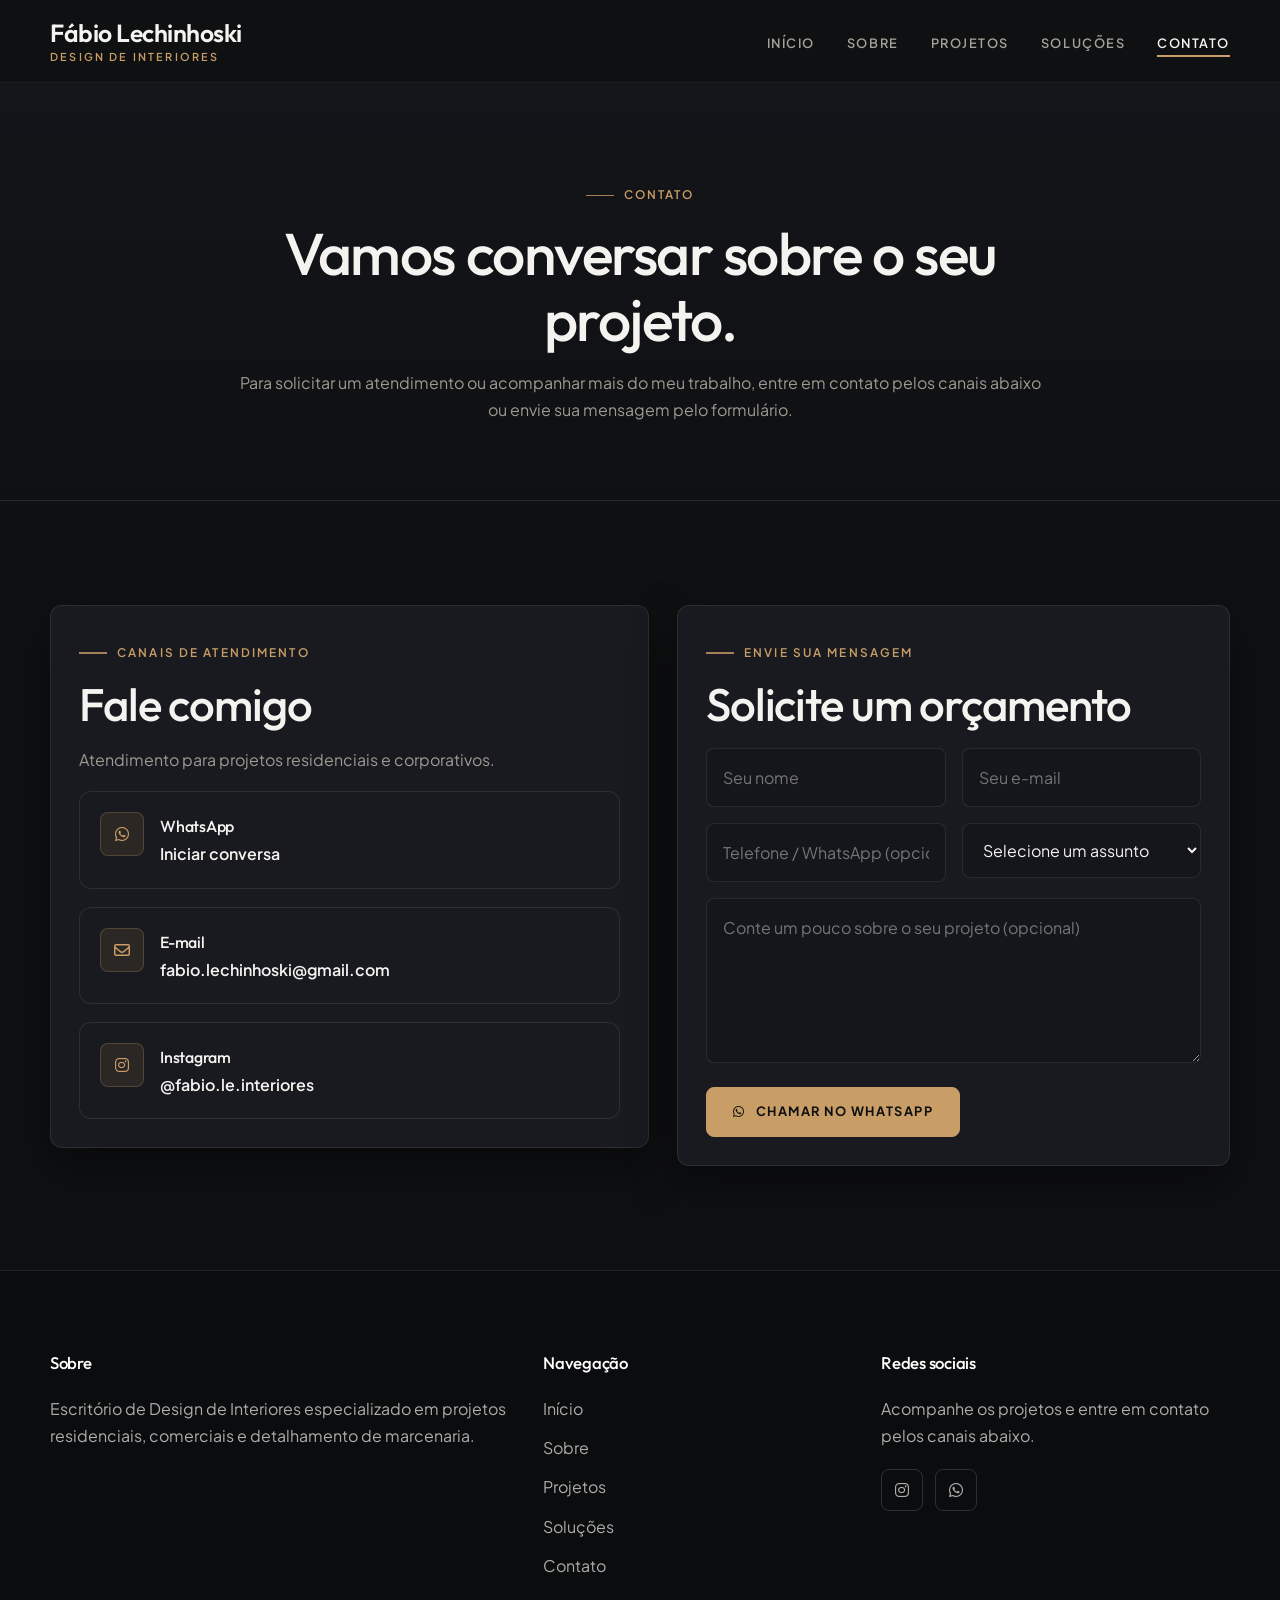
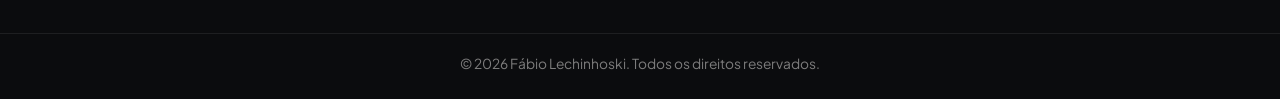
==== commit 6bd63848: "update fix" ====
--- a/docs/contato.html
+++ b/docs/contato.html
@@ -16,7 +16,7 @@
   <link rel="preconnect" href="https://fonts.gstatic.com" crossorigin />
   <link href="https://fonts.googleapis.com/css2?family=Outfit:wght@400;500;600;700&family=Plus+Jakarta+Sans:wght@400;500;600;700&display=swap" rel="stylesheet" />
   <link rel="stylesheet" href="https://cdnjs.cloudflare.com/ajax/libs/font-awesome/6.5.2/css/all.min.css" />
-  <link rel="stylesheet" href="style.css?v=3" />
+  <link rel="stylesheet" href="style.css?v=4" />
 </head>
 <body>
   <header class="site-header">
@@ -140,7 +140,7 @@
     <div class="container footer-container">
       <div class="footer-col">
         <h3>Sobre</h3>
-        <p>Projetos de interiores com foco em elegância, funcionalidade e identidade para ambientes residenciais e corporativos.</p>
+        <p>Escritório de Design de Interiores especializado em projetos residenciais, comerciais e detalhamento de marcenaria.</p>
       </div>
 
       <div class="footer-col">
--- a/docs/style.css
+++ b/docs/style.css
@@ -1164,11 +1164,12 @@
   font-size: 0.86rem;
 }
 
+.image-frame.profile-photo-frame,
 .profile-photo-frame {
-  width: min(360px, 100%);
-  aspect-ratio: 4 / 4.6;
-  min-height: auto;
-  margin-left: auto;
+  width: min(260px, 100%);
+  aspect-ratio: 4 / 4.5;
+  min-height: 0;
+  margin-inline: auto;
   border-radius: var(--radius-lg);
 }
 
@@ -1385,6 +1386,11 @@
 
   .image-frame {
     min-height: 320px;
+  }
+
+  .image-frame.profile-photo-frame {
+    width: min(210px, 100%);
+    min-height: 0;
   }
 
   .btn {
